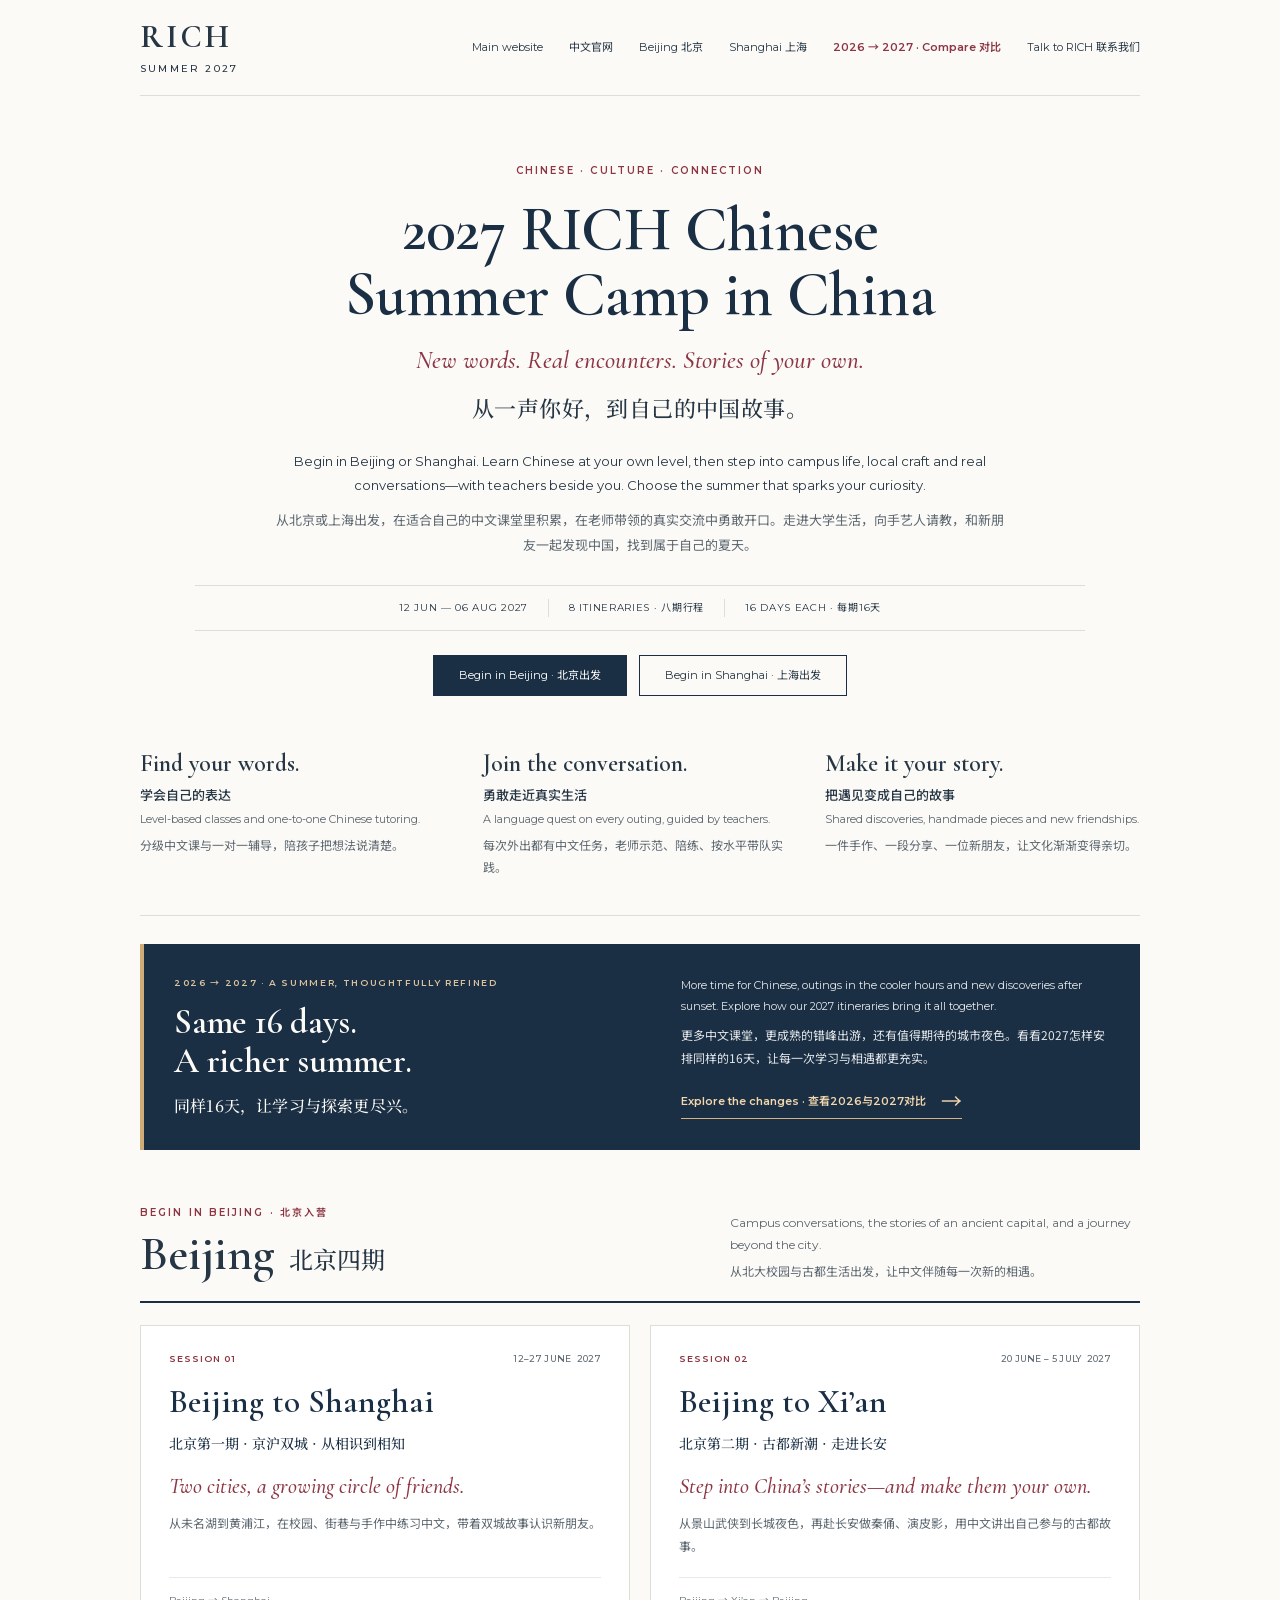
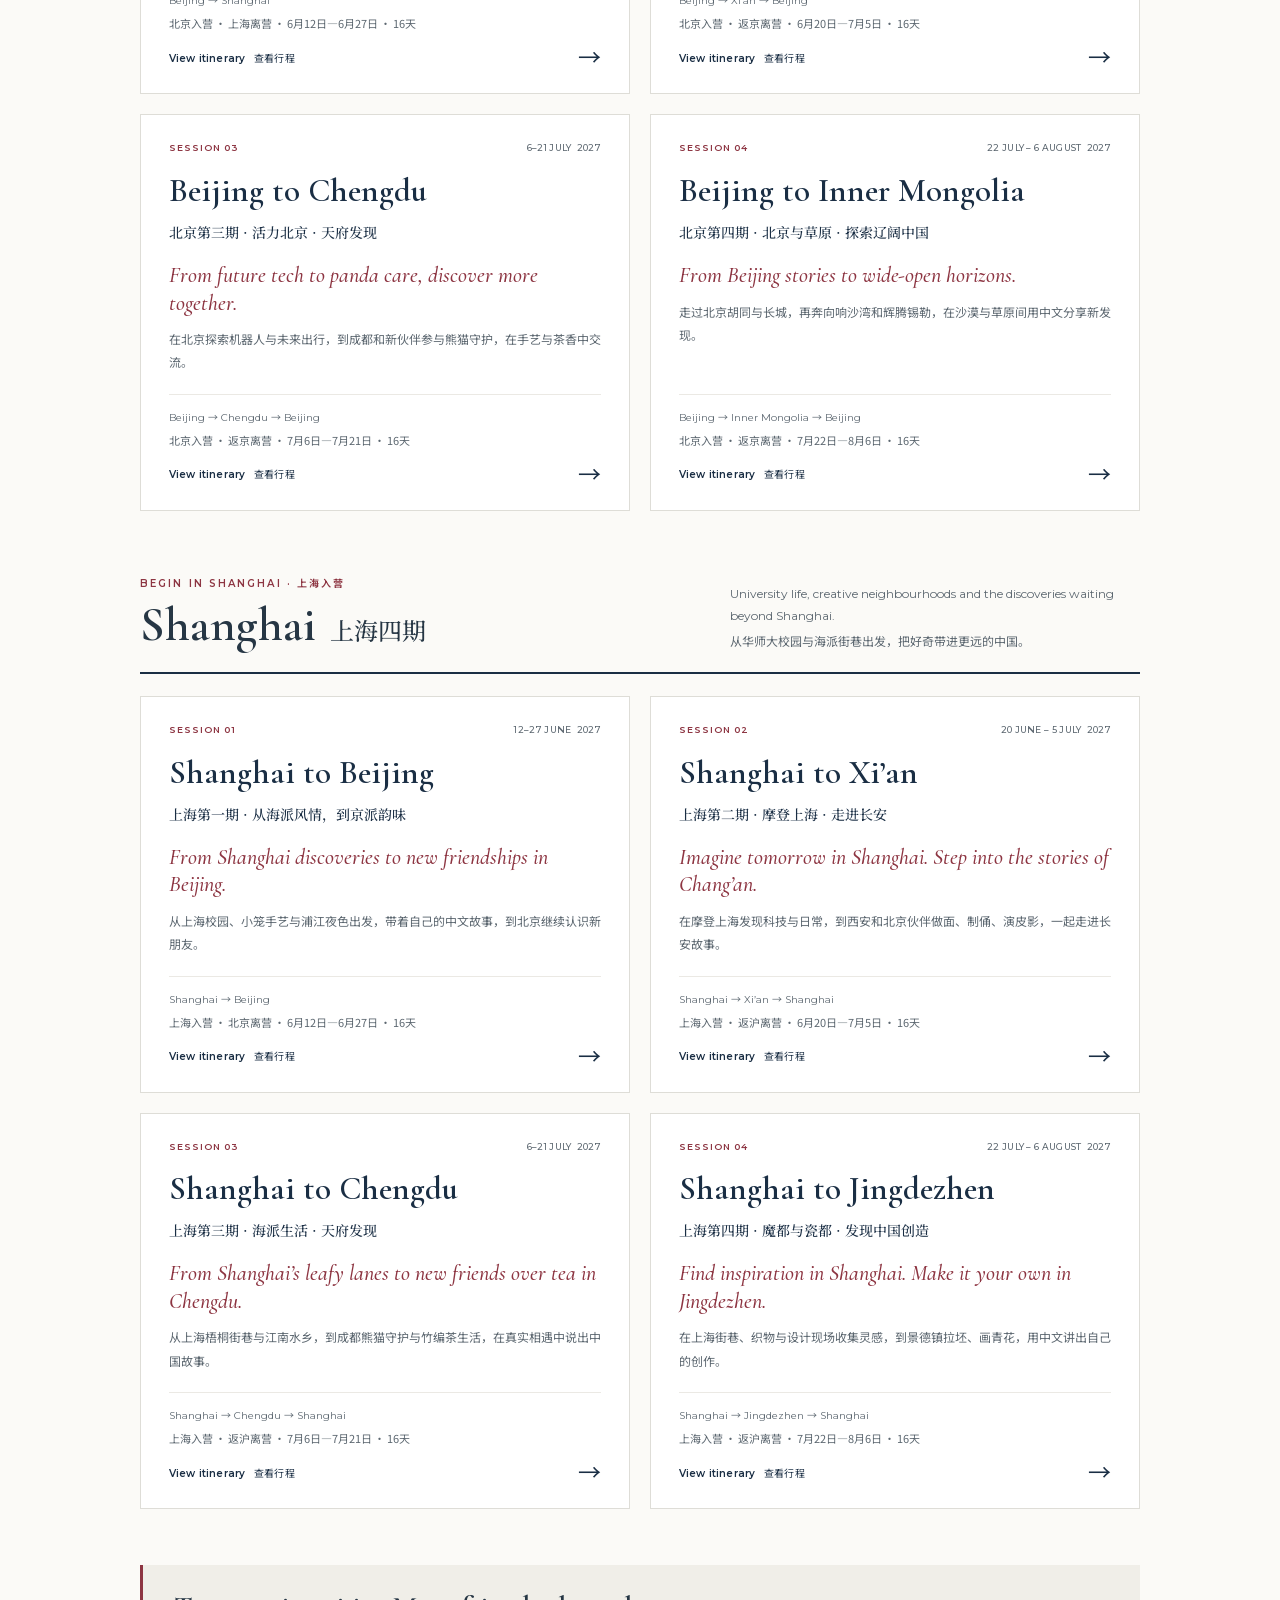
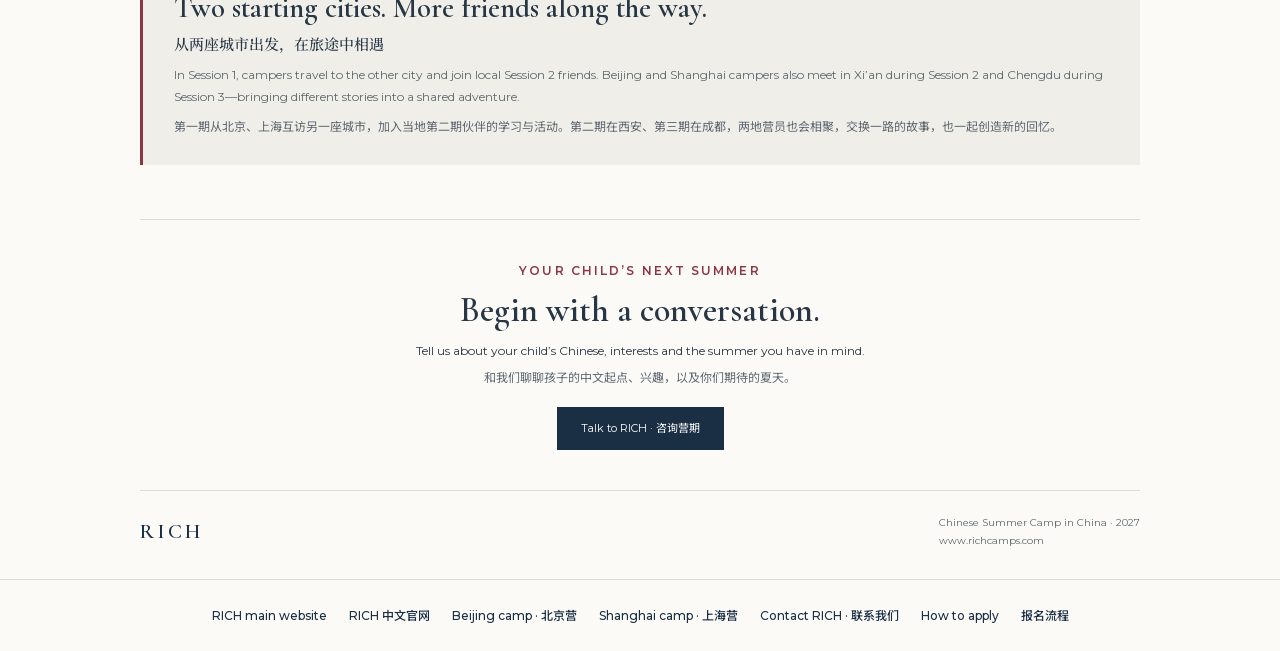
==== index.html @ 196ecbb0 "Use existing Google tag linked to GA4" ====
<!DOCTYPE html>
<html lang="en"><head>
<!-- Google tag (gtag.js) | RICH GA4 | 2026-10-19 -->
<script async src="https://www.googletagmanager.com/gtag/js?id=GT-NSV79333"></script>
<script>
  window.dataLayer = window.dataLayer || [];
  function gtag(){dataLayer.push(arguments);}
  gtag('js', new Date());
  // Keep development and local previews out of production analytics.
  if (location.hostname === 'www.richcamps.com' || location.hostname === '2027.richcamps.com') {
    gtag('config', 'GT-NSV79333');
  }
</script>
<!-- End RICH GA4 -->
<meta charset="UTF-8"><meta name="viewport" content="width=device-width, initial-scale=1">
<title>Chinese Summer Camp 2027 | Beijing &amp; Shanghai Itineraries | RICH</title>
<meta name="description" content="Compare eight 16-day RICH Chinese summer camp itineraries in Beijing and Shanghai, June–August 2027. 北京、上海各四期中文夏令营，查看日期、路线、营费与报名流程。">
<meta name="theme-color" content="#1a2e44"><meta property="og:type" content="website"><meta property="og:title" content="Chinese Summer Camp 2027 | Beijing &amp; Shanghai Itineraries | RICH"><meta property="og:description" content="Compare eight 16-day RICH Chinese summer camp itineraries in Beijing and Shanghai, June–August 2027. 北京、上海各四期中文夏令营，查看日期、路线、营费与报名流程。">
<link rel="stylesheet" href="assets/search-20261016/fonts.css">
<link rel="stylesheet" href="assets/optimized-20261013/index.css"><link rel="stylesheet" href="assets/optimized-20261013/connections.css">
<link rel="canonical" href="https://2027.richcamps.com/"><meta property="og:url" content="https://2027.richcamps.com/"><meta property="og:site_name" content="RICH Chinese Summer Camp"><meta name="twitter:card" content="summary"><script type="application/ld+json">{"@context":"https://schema.org","@graph":[{"@type":"Organization","@id":"https://www.richcamps.com/#organization","name":"RICH Chinese Summer Camp","url":"https://www.richcamps.com/"},{"@type":"WebSite","@id":"https://2027.richcamps.com/#website","url":"https://2027.richcamps.com/","name":"RICH 2027 Camp Itineraries","inLanguage":["en","zh-CN"],"publisher":{"@id":"https://www.richcamps.com/#organization"}},{"@type":"CollectionPage","@id":"https://2027.richcamps.com/#webpage","url":"https://2027.richcamps.com/","name":"Chinese Summer Camp 2027 | Beijing & Shanghai Itineraries | RICH","description":"Compare eight 16-day RICH Chinese summer camp itineraries in Beijing and Shanghai, June–August 2027. 北京、上海各四期中文夏令营，查看日期、路线、营费与报名流程。","inLanguage":["en","zh-CN"],"isPartOf":{"@id":"https://2027.richcamps.com/#website"},"publisher":{"@id":"https://www.richcamps.com/#organization"},"dateModified":"2026-10-16","mainEntity":{"@id":"https://2027.richcamps.com/#itineraries"},"spatialCoverage":[{"@type":"Place","name":"Beijing"},{"@type":"Place","name":"Shanghai"},{"@type":"Place","name":"Xi’an"},{"@type":"Place","name":"Chengdu"},{"@type":"Place","name":"Inner Mongolia"},{"@type":"Place","name":"Jingdezhen"}],"temporalCoverage":"2027-06-12/2027-08-06","relatedLink":["https://www.richcamps.com/beijing.html#fees","https://www.richcamps.com/shanghai.html#fees","https://www.richcamps.com/apply.html","https://www.richcamps.com/zh/apply.html"]},{"@type":"ItemList","@id":"https://2027.richcamps.com/#itineraries","numberOfItems":8,"itemListElement":[{"@type":"ListItem","position":1,"url":"https://2027.richcamps.com/beijing-s1.html","name":"Beijing Chinese Summer Camp 2027 · Session 1 | RICH 北京中文夏令营"},{"@type":"ListItem","position":2,"url":"https://2027.richcamps.com/beijing-s2.html","name":"Beijing Chinese Summer Camp 2027 · Session 2 | RICH 北京中文夏令营"},{"@type":"ListItem","position":3,"url":"https://2027.richcamps.com/beijing-s3.html","name":"Beijing Chinese Summer Camp 2027 · Session 3 | RICH 北京中文夏令营"},{"@type":"ListItem","position":4,"url":"https://2027.richcamps.com/beijing-s4.html","name":"Beijing Chinese Summer Camp 2027 · Session 4 | RICH 北京中文夏令营"},{"@type":"ListItem","position":5,"url":"https://2027.richcamps.com/shanghai-s1.html","name":"Shanghai Chinese Summer Camp 2027 · Session 1 | RICH 上海中文夏令营"},{"@type":"ListItem","position":6,"url":"https://2027.richcamps.com/shanghai-s2.html","name":"Shanghai Chinese Summer Camp 2027 · Session 2 | RICH 上海中文夏令营"},{"@type":"ListItem","position":7,"url":"https://2027.richcamps.com/shanghai-s3.html","name":"Shanghai Chinese Summer Camp 2027 · Session 3 | RICH 上海中文夏令营"},{"@type":"ListItem","position":8,"url":"https://2027.richcamps.com/shanghai-s4.html","name":"Shanghai Chinese Summer Camp 2027 · Session 4 | RICH 上海中文夏令营"}]}]}</script><meta name="twitter:title" content="Chinese Summer Camp 2027 | Beijing &amp; Shanghai Itineraries | RICH"><meta name="twitter:description" content="Compare eight 16-day RICH Chinese summer camp itineraries in Beijing and Shanghai, June–August 2027. 北京、上海各四期中文夏令营，查看日期、路线、营费与报名流程。"></head><body>
<a class="skip-link" href="#beijing">Skip to itineraries · 跳转行程</a>
<div class="wrap"><header class="masthead"><a class="wordmark" href="https://www.richcamps.com/" aria-label="RICH main website">RICH<span>SUMMER 2027</span></a><nav class="top-nav" aria-label="Camp itineraries and information"><a href="https://www.richcamps.com/">Main website</a><a href="https://www.richcamps.com/zh/" lang="zh-CN">中文官网</a><a href="#beijing">Beijing 北京</a><a href="#shanghai">Shanghai 上海</a><a class="nav-compare" href="compare-2026-2027.html">2026 → 2027 · Compare 对比</a><a class="nav-enquire" href="#enquire">Talk to RICH 联系我们</a></nav></header>
<main><section class="hero" aria-labelledby="hero-title"><p class="eyebrow">Chinese · Culture · Connection</p><h1 id="hero-title">2027 RICH Chinese<br> Summer Camp in China</h1><p class="hero-subtitle">New words. Real encounters. Stories of your own.</p><p class="hero-zh" lang="zh-CN">从一声你好，到自己的中国故事。</p><div class="hero-copy"><p>Begin in Beijing or Shanghai. Learn Chinese at your own level, then step into campus life, local craft and real conversations—with teachers beside you. Choose the summer that sparks your curiosity.</p><p lang="zh-CN">从北京或上海出发，在适合自己的中文课堂里积累，在老师带领的真实交流中勇敢开口。走进大学生活，向手艺人请教，和新朋友一起发现中国，找到属于自己的夏天。</p></div><div class="season"><span>12 JUN — 06 AUG 2027</span><span>8 ITINERARIES · 八期行程</span><span>16 DAYS EACH · 每期16天</span></div><div class="choose"><a href="#beijing">Begin in Beijing · 北京出发</a><a href="#shanghai">Begin in Shanghai · 上海出发</a></div></section>
<section class="approach" aria-label="The RICH approach"><article><h2>Find your words.<span lang="zh-CN">学会自己的表达</span></h2><p>Level-based classes and one-to-one Chinese tutoring.</p><p lang="zh-CN">分级中文课与一对一辅导，陪孩子把想法说清楚。</p></article><article><h2>Join the conversation.<span lang="zh-CN">勇敢走近真实生活</span></h2><p>A language quest on every outing, guided by teachers.</p><p lang="zh-CN">每次外出都有中文任务，老师示范、陪练、按水平带队实践。</p></article><article><h2>Make it your story.<span lang="zh-CN">把遇见变成自己的故事</span></h2><p>Shared discoveries, handmade pieces and new friendships.</p><p lang="zh-CN">一件手作、一段分享、一位新朋友，让文化渐渐变得亲切。</p></article></section>
<section class="summer-update" aria-labelledby="summer-update-title">
<div><p class="eyebrow">2026 → 2027 · A summer, thoughtfully refined</p><h2 id="summer-update-title">Same 16 days.<br>A richer summer.<span lang="zh-CN">同样16天，让学习与探索更尽兴。</span></h2></div>
<div class="update-detail"><p>More time for Chinese, outings in the cooler hours and new discoveries after sunset. Explore how our 2027 itineraries bring it all together.</p><p lang="zh-CN">更多中文课堂，更成熟的错峰出游，还有值得期待的城市夜色。看看2027怎样安排同样的16天，让每一次学习与相遇都更充实。</p><a class="update-link" href="compare-2026-2027.html">Explore the changes · 查看2026与2027对比 <span aria-hidden="true">→</span></a></div>
</section>
<section class="city-section" id="beijing" aria-labelledby="beijing-title"><header class="city-header"><div><p class="eyebrow">Begin in Beijing · 北京入营</p><h2 id="beijing-title">Beijing<span lang="zh-CN">北京四期</span></h2></div><div class="city-caption"><p>Campus conversations, the stories of an ancient capital, and a journey beyond the city.</p><p lang="zh-CN">从北大校园与古都生活出发，让中文伴随每一次新的相遇。</p></div></header><div class="session-grid"><a class="session-card" href="beijing-s1.html" aria-labelledby="beijing-s1-title beijing-s1-theme" data-session="beijing-s1">
<div class="card-meta"><span>SESSION 01</span><span><time datetime="2027-06-12">12–27 June</time> <span class="year">2027</span></span></div>
<h3 id="beijing-s1-title">Beijing to Shanghai</h3>
<p class="card-theme" id="beijing-s1-theme" lang="zh-CN">北京第一期 · 京沪双城 · 从相识到相知</p>
<p class="card-story">Two cities, a growing circle of friends.</p>
<p class="card-description" lang="zh-CN">从未名湖到黄浦江，在校园、街巷与手作中练习中文，带着双城故事认识新朋友。</p>
<div class="card-bottom"><p class="arrival">Beijing → Shanghai<span lang="zh-CN">北京入营 · 上海离营 · 6月12日—6月27日 · 16天</span></p><span class="card-cta">View itinerary <span lang="zh-CN">查看行程</span><span class="arrow" aria-hidden="true">→</span></span></div>
</a>
<a class="session-card" href="beijing-s2.html" aria-labelledby="beijing-s2-title beijing-s2-theme" data-session="beijing-s2">
<div class="card-meta"><span>SESSION 02</span><span><time datetime="2027-06-20">20 June – 5 July</time> <span class="year">2027</span></span></div>
<h3 id="beijing-s2-title">Beijing to Xi’an</h3>
<p class="card-theme" id="beijing-s2-theme" lang="zh-CN">北京第二期 · 古都新潮 · 走进长安</p>
<p class="card-story">Step into China’s stories—and make them your own.</p>
<p class="card-description" lang="zh-CN">从景山武侠到长城夜色，再赴长安做秦俑、演皮影，用中文讲出自己参与的古都故事。</p>
<div class="card-bottom"><p class="arrival">Beijing → Xi’an → Beijing<span lang="zh-CN">北京入营 · 返京离营 · 6月20日—7月5日 · 16天</span></p><span class="card-cta">View itinerary <span lang="zh-CN">查看行程</span><span class="arrow" aria-hidden="true">→</span></span></div>
</a>
<a class="session-card" href="beijing-s3.html" aria-labelledby="beijing-s3-title beijing-s3-theme" data-session="beijing-s3">
<div class="card-meta"><span>SESSION 03</span><span><time datetime="2027-07-06">6–21 July</time> <span class="year">2027</span></span></div>
<h3 id="beijing-s3-title">Beijing to Chengdu</h3>
<p class="card-theme" id="beijing-s3-theme" lang="zh-CN">北京第三期 · 活力北京 · 天府发现</p>
<p class="card-story">From future tech to panda care, discover more together.</p>
<p class="card-description" lang="zh-CN">在北京探索机器人与未来出行，到成都和新伙伴参与熊猫守护，在手艺与茶香中交流。</p>
<div class="card-bottom"><p class="arrival">Beijing → Chengdu → Beijing<span lang="zh-CN">北京入营 · 返京离营 · 7月6日—7月21日 · 16天</span></p><span class="card-cta">View itinerary <span lang="zh-CN">查看行程</span><span class="arrow" aria-hidden="true">→</span></span></div>
</a>
<a class="session-card" href="beijing-s4.html" aria-labelledby="beijing-s4-title beijing-s4-theme" data-session="beijing-s4">
<div class="card-meta"><span>SESSION 04</span><span><time datetime="2027-07-22">22 July – 6 August</time> <span class="year">2027</span></span></div>
<h3 id="beijing-s4-title">Beijing to Inner Mongolia</h3>
<p class="card-theme" id="beijing-s4-theme" lang="zh-CN">北京第四期 · 北京与草原 · 探索辽阔中国</p>
<p class="card-story">From Beijing stories to wide-open horizons.</p>
<p class="card-description" lang="zh-CN">走过北京胡同与长城，再奔向响沙湾和辉腾锡勒，在沙漠与草原间用中文分享新发现。</p>
<div class="card-bottom"><p class="arrival">Beijing → Inner Mongolia → Beijing<span lang="zh-CN">北京入营 · 返京离营 · 7月22日—8月6日 · 16天</span></p><span class="card-cta">View itinerary <span lang="zh-CN">查看行程</span><span class="arrow" aria-hidden="true">→</span></span></div>
</a></div></section>
<section class="city-section" id="shanghai" aria-labelledby="shanghai-title"><header class="city-header"><div><p class="eyebrow">Begin in Shanghai · 上海入营</p><h2 id="shanghai-title">Shanghai<span lang="zh-CN">上海四期</span></h2></div><div class="city-caption"><p>University life, creative neighbourhoods and the discoveries waiting beyond Shanghai.</p><p lang="zh-CN">从华师大校园与海派街巷出发，把好奇带进更远的中国。</p></div></header><div class="session-grid"><a class="session-card" href="shanghai-s1.html" aria-labelledby="shanghai-s1-title shanghai-s1-theme" data-session="shanghai-s1">
<div class="card-meta"><span>SESSION 01</span><span><time datetime="2027-06-12">12–27 June</time> <span class="year">2027</span></span></div>
<h3 id="shanghai-s1-title">Shanghai to Beijing</h3>
<p class="card-theme" id="shanghai-s1-theme" lang="zh-CN">上海第一期 · 从海派风情，到京派韵味</p>
<p class="card-story">From Shanghai discoveries to new friendships in Beijing.</p>
<p class="card-description" lang="zh-CN">从上海校园、小笼手艺与浦江夜色出发，带着自己的中文故事，到北京继续认识新朋友。</p>
<div class="card-bottom"><p class="arrival">Shanghai → Beijing<span lang="zh-CN">上海入营 · 北京离营 · 6月12日—6月27日 · 16天</span></p><span class="card-cta">View itinerary <span lang="zh-CN">查看行程</span><span class="arrow" aria-hidden="true">→</span></span></div>
</a>
<a class="session-card" href="shanghai-s2.html" aria-labelledby="shanghai-s2-title shanghai-s2-theme" data-session="shanghai-s2">
<div class="card-meta"><span>SESSION 02</span><span><time datetime="2027-06-20">20 June – 5 July</time> <span class="year">2027</span></span></div>
<h3 id="shanghai-s2-title">Shanghai to Xi’an</h3>
<p class="card-theme" id="shanghai-s2-theme" lang="zh-CN">上海第二期 · 摩登上海 · 走进长安</p>
<p class="card-story">Imagine tomorrow in Shanghai. Step into the stories of Chang’an.</p>
<p class="card-description" lang="zh-CN">在摩登上海发现科技与日常，到西安和北京伙伴做面、制俑、演皮影，一起走进长安故事。</p>
<div class="card-bottom"><p class="arrival">Shanghai → Xi’an → Shanghai<span lang="zh-CN">上海入营 · 返沪离营 · 6月20日—7月5日 · 16天</span></p><span class="card-cta">View itinerary <span lang="zh-CN">查看行程</span><span class="arrow" aria-hidden="true">→</span></span></div>
</a>
<a class="session-card" href="shanghai-s3.html" aria-labelledby="shanghai-s3-title shanghai-s3-theme" data-session="shanghai-s3">
<div class="card-meta"><span>SESSION 03</span><span><time datetime="2027-07-06">6–21 July</time> <span class="year">2027</span></span></div>
<h3 id="shanghai-s3-title">Shanghai to Chengdu</h3>
<p class="card-theme" id="shanghai-s3-theme" lang="zh-CN">上海第三期 · 海派生活 · 天府发现</p>
<p class="card-story">From Shanghai’s leafy lanes to new friends over tea in Chengdu.</p>
<p class="card-description" lang="zh-CN">从上海梧桐街巷与江南水乡，到成都熊猫守护与竹编茶生活，在真实相遇中说出中国故事。</p>
<div class="card-bottom"><p class="arrival">Shanghai → Chengdu → Shanghai<span lang="zh-CN">上海入营 · 返沪离营 · 7月6日—7月21日 · 16天</span></p><span class="card-cta">View itinerary <span lang="zh-CN">查看行程</span><span class="arrow" aria-hidden="true">→</span></span></div>
</a>
<a class="session-card" href="shanghai-s4.html" aria-labelledby="shanghai-s4-title shanghai-s4-theme" data-session="shanghai-s4">
<div class="card-meta"><span>SESSION 04</span><span><time datetime="2027-07-22">22 July – 6 August</time> <span class="year">2027</span></span></div>
<h3 id="shanghai-s4-title">Shanghai to Jingdezhen</h3>
<p class="card-theme" id="shanghai-s4-theme" lang="zh-CN">上海第四期 · 魔都与瓷都 · 发现中国创造</p>
<p class="card-story">Find inspiration in Shanghai. Make it your own in Jingdezhen.</p>
<p class="card-description" lang="zh-CN">在上海街巷、织物与设计现场收集灵感，到景德镇拉坯、画青花，用中文讲出自己的创作。</p>
<div class="card-bottom"><p class="arrival">Shanghai → Jingdezhen → Shanghai<span lang="zh-CN">上海入营 · 返沪离营 · 7月22日—8月6日 · 16天</span></p><span class="card-cta">View itinerary <span lang="zh-CN">查看行程</span><span class="arrow" aria-hidden="true">→</span></span></div>
</a></div></section>
<section class="together" aria-labelledby="together-title"><h2 id="together-title">Two starting cities. More friends along the way.<span lang="zh-CN">从两座城市出发，在旅途中相遇</span></h2><p>In Session 1, campers travel to the other city and join local Session 2 friends. Beijing and Shanghai campers also meet in Xi’an during Session 2 and Chengdu during Session 3—bringing different stories into a shared adventure.</p><p lang="zh-CN">第一期从北京、上海互访另一座城市，加入当地第二期伙伴的学习与活动。第二期在西安、第三期在成都，两地营员也会相聚，交换一路的故事，也一起创造新的回忆。</p></section>
<section class="enquiry" id="enquire" aria-labelledby="enquire-title"><p class="eyebrow">Your child’s next summer</p><h2 id="enquire-title">Begin with a conversation.</h2><p>Tell us about your child’s Chinese, interests and the summer you have in mind.</p><p lang="zh-CN">和我们聊聊孩子的中文起点、兴趣，以及你们期待的夏天。</p><a href="mailto:richchinesesummercamp@gmail.com?subject=RICH%20Summer%202027%20Camp%20Enquiry">Talk to RICH · 咨询营期</a></section></main>
<footer><a class="footer-name" href="https://www.richcamps.com/">RICH</a><div class="footer-detail">Chinese Summer Camp in China · 2027<br><a href="https://www.richcamps.com/">www.richcamps.com</a></div></footer></div><nav class="rich-footer-links" aria-label="RICH main website links"><a href="https://www.richcamps.com/">RICH main website</a><a href="https://www.richcamps.com/zh/" lang="zh-CN">RICH 中文官网</a><a href="https://www.richcamps.com/beijing.html#fees">Beijing camp · 北京营</a><a href="https://www.richcamps.com/shanghai.html#fees">Shanghai camp · 上海营</a><a href="https://www.richcamps.com/contact.html">Contact RICH · 联系我们</a><a href="https://www.richcamps.com/apply.html" lang="en">How to apply</a><a href="https://www.richcamps.com/zh/apply.html" lang="zh-CN">报名流程</a></nav></body></html>
---- assets/search-20261016/fonts.css ----
@font-face{font-family:'Noto Sans SC';font-style:normal;font-weight:100 900;font-display:swap;src:url('NotoSansSC-2027.woff2') format('woff2')}
@font-face{font-family:'Noto Serif SC';font-style:normal;font-weight:200 900;font-display:swap;src:url('NotoSerifSC-2027.woff2') format('woff2')}
@font-face{font-family:'Montserrat';font-style:normal;font-weight:100 900;font-display:swap;src:url('../optimized-20261013/montserrat-latin.woff2') format('woff2')}
@font-face{font-family:'Cormorant Garamond';font-style:normal;font-weight:300 700;font-display:swap;src:url('../optimized-20261013/cormorant-latin.woff2') format('woff2')}
@font-face{font-family:'Cormorant Garamond';font-style:italic;font-weight:300 700;font-display:swap;src:url('../optimized-20261013/cormorant-italic-latin.woff2') format('woff2')}
---- assets/optimized-20261013/index.css ----
:root{--paper:#fbfaf7;--navy:#1a2e44;--crimson:#8d3542;--ink:#263644;--muted:#5c6770;--line:#deddd7;--light:#f0eee8;--serif:"Cormorant Garamond",Georgia,"Times New Roman",serif;--sans:"Montserrat","Noto Sans SC",Arial,sans-serif;--zh:"Noto Sans SC",sans-serif;--zh-serif:"Noto Serif SC",serif} *{box-sizing:border-box}html{scroll-behavior:smooth}body{margin:0;background:var(--paper);color:var(--ink);font-family:var(--sans);font-size:14px;line-height:1.75}a{color:inherit}a:focus-visible{outline:3px solid var(--crimson);outline-offset:5px}p,h1,h2,h3{margin:0}p[lang=zh-CN]{font-family:var(--zh)}.wrap{max-width:1080px;margin:0 auto;padding:0 40px}.skip-link{position:absolute;left:16px;top:-80px;background:white;padding:10px;z-index:20}.skip-link:focus{top:10px}.masthead{display:flex;justify-content:space-between;align-items:center;gap:20px;min-height:96px;border-bottom:1px solid var(--line)}.wordmark{text-decoration:none;font-family:var(--serif);font-size:32px;font-weight:700;letter-spacing:3px;line-height:1}.wordmark span{font:500 10px var(--sans);letter-spacing:2.2px;display:block;margin-top:9px}.top-nav{display:flex;gap:26px;align-items:center;font-size:11px}.top-nav a{text-decoration:none;white-space:nowrap}.top-nav a:hover{color:var(--crimson)}.hero{text-align:center;padding:66px 0 44px;max-width:890px;margin:auto}.eyebrow{font-size:10px;text-transform:uppercase;letter-spacing:2.1px;font-weight:600;color:var(--crimson)}h1{font:600 clamp(40px,5.6vw,62px)/1.06 var(--serif);letter-spacing:-.6px;color:var(--navy);margin:17px 0 16px}.hero-subtitle{font:500 italic 25px/1.3 var(--serif);color:var(--crimson)}.hero-zh{font:500 22px/1.6 var(--zh-serif)!important;letter-spacing:.4px;margin:14px 0 23px}.hero-copy{max-width:735px;margin:auto;font-size:13px;line-height:1.9}.hero-copy p+p{margin-top:10px;color:var(--muted);font-size:13px}.season{margin:28px auto 0;border-top:1px solid var(--line);border-bottom:1px solid var(--line);padding:13px 5px;display:flex;justify-content:center;gap:20px;flex-wrap:wrap;font-size:10px;letter-spacing:.7px}.season span+span{border-left:1px solid var(--line);padding-left:20px}.choose{display:flex;gap:12px;justify-content:center;margin-top:24px}.choose a{border:1px solid var(--navy);padding:10px 25px;text-decoration:none;font-size:11px;transition:background .15s,color .15s}.choose a:first-child{background:var(--navy);color:white}.choose a:hover{background:var(--crimson);border-color:var(--crimson);color:white}.approach{display:grid;grid-template-columns:repeat(3,1fr);gap:28px;border-bottom:1px solid var(--line);padding:10px 0 37px;margin-bottom:54px}.approach h2{font:600 24px/1.15 var(--serif);margin-bottom:5px}.approach h2 span{display:block;font:500 13px var(--zh);margin-top:7px}.approach p{font-size:11px;color:var(--muted);line-height:1.85}.approach p[lang=zh-CN]{margin-top:5px;font-size:12px}.city-section{margin:0 0 64px;scroll-margin-top:28px}.city-header{display:flex;align-items:flex-end;justify-content:space-between;gap:25px;border-bottom:2px solid var(--navy);padding-bottom:20px;margin-bottom:22px}.city-header h2{font:600 48px/1.1 var(--serif);margin-top:7px}.city-header h2 span{font:500 24px var(--zh-serif);padding-left:14px}.city-caption{max-width:410px;font-size:12px;color:var(--muted);line-height:1.8}.city-caption p[lang=zh-CN]{margin-top:4px}.session-grid{display:grid;grid-template-columns:repeat(2,minmax(0,1fr));gap:20px}.session-card{display:flex;flex-direction:column;padding:25px 28px 23px;background:#fff;border:1px solid var(--line);text-decoration:none;min-width:0;position:relative;transition:border-color .15s,box-shadow .15s,transform .15s}.session-card:hover{border-color:var(--crimson);box-shadow:0 6px 20px #1a2e4410;transform:translateY(-2px)}.card-meta{display:flex;align-items:flex-start;justify-content:space-between;gap:12px;font-size:9px;font-weight:600;letter-spacing:1px;color:var(--crimson);text-transform:uppercase;margin-bottom:17px}.card-meta>span:last-child{text-align:right;color:var(--muted);font-weight:500;letter-spacing:.3px}.year{margin-left:3px}.session-card h3{font:600 33px/1.12 var(--serif);color:var(--navy);margin-bottom:10px}.card-theme{font:500 14px/1.8 var(--zh-serif)!important;color:var(--navy);margin-bottom:17px}.card-story{font:500 italic 22px/1.25 var(--serif);color:var(--crimson);margin-bottom:10px}.card-description{font-size:12px;color:var(--muted);line-height:1.95;margin-bottom:20px}.card-bottom{margin-top:auto}.arrival{border-top:1px solid #ebe9e4;padding-top:13px;font-size:10px;line-height:1.9;color:var(--muted)}.arrival span{display:block;font:11px/1.9 var(--zh);margin-top:3px}.card-cta{display:flex;gap:9px;align-items:center;font-size:10px;font-weight:600;letter-spacing:.15px;margin-top:13px;color:var(--navy)}.card-cta>span[lang]{font-weight:400}.arrow{font-size:23px;font-weight:400;margin-left:auto;line-height:1}.together{padding:27px 31px;border-left:3px solid var(--crimson);background:var(--light);margin:-8px 0 54px}.together h2{font:600 29px/1.1 var(--serif);margin:0 0 7px}.together h2 span{display:block;font:500 15px/1.7 var(--zh-serif);margin-top:7px}.together p{font-size:12px;color:var(--muted);line-height:1.9}.together p+p{margin-top:6px}.enquiry{text-align:center;border-top:1px solid var(--line);padding:40px 16px}.enquiry h2{font:600 34px var(--serif);margin:9px 0}.enquiry p{font-size:12px;max-width:650px;margin:0 auto}.enquiry p[lang=zh-CN]{margin-top:5px;color:var(--muted)}.enquiry a{display:inline-block;margin-top:20px;padding:12px 24px;background:var(--navy);color:white;text-decoration:none;font-size:11px}.enquiry a:hover{background:var(--crimson)}footer{border-top:1px solid var(--line);padding:23px 0 30px;display:flex;justify-content:space-between;align-items:center;gap:16px;font-size:10px;color:var(--muted)}footer a{text-decoration:none}.footer-name{font:600 21px var(--serif);letter-spacing:3px;color:var(--navy)} @media(max-width:760px){.wrap{padding:0 22px}.masthead{min-height:83px}.top-nav{gap:15px;font-size:10px}.hero{padding-top:44px}.hero-zh{font-size:18px!important}.hero-copy{font-size:12px}.hero-copy p+p{font-size:12px}.hero-subtitle{font-size:22px}.approach{gap:20px}.city-header{align-items:flex-start;flex-direction:column;gap:14px}.city-caption{max-width:none}.city-header h2{font-size:42px}.session-card{padding:22px}.session-card h3{font-size:29px}.card-story{font-size:21px}.card-theme{font-size:13px!important}.card-meta{flex-wrap:wrap;gap:4px}.card-meta>span:last-child{text-align:left}.together{padding:23px}.enquiry{padding-left:0;padding-right:0}} @media(max-width:600px){.top-nav{gap:13px}.top-nav .nav-enquire{display:none}.hero h1 br{display:none}h1{font-size:44px;line-height:1.04}.hero{padding-top:36px;padding-bottom:31px}.hero-subtitle{font-size:21px}.hero-zh{font-size:17px!important;letter-spacing:0}.season{gap:7px 13px;font-size:9px}.season span+span{padding-left:0;border:0}.choose{gap:9px}.choose a{padding:9px 16px;font-size:10px}.approach{grid-template-columns:1fr;gap:20px;margin-bottom:36px;padding:0 0 27px}.approach article{display:grid;grid-template-columns:132px 1fr;gap:0 16px}.approach h2{grid-row:span 2;font-size:23px;margin:2px 0}.approach h2 span{font-size:12px;line-height:1.6}.approach p{font-size:10px}.approach p[lang=zh-CN]{font-size:11px;margin-top:4px}.city-section{margin-bottom:45px}.city-header{padding-bottom:16px;margin-bottom:17px}.city-header h2{font-size:40px}.city-header h2 span{font-size:21px;padding-left:10px}.session-grid{grid-template-columns:1fr;gap:16px}.session-card{padding:23px}.card-meta{flex-wrap:nowrap;margin-bottom:14px;font-size:8.5px}.session-card h3{font-size:32px}.card-theme{font-size:13px!important;margin-bottom:13px}.card-story{font-size:22px}.card-description{margin-bottom:18px}.together{margin-top:0;margin-bottom:36px;padding:22px}.together h2{font-size:27px}.together p{font-size:11px}.enquiry{padding-top:30px;padding-bottom:33px}.enquiry h2{font-size:32px}footer{align-items:flex-start;font-size:9px}.footer-detail{text-align:right;max-width:210px}} @media(max-width:360px){.wrap{padding:0 16px}.top-nav{gap:10px;font-size:9px}.wordmark{font-size:28px}.wordmark span{font-size:8px}.hero h1{font-size:38px}.choose a{padding:9px 12px}.hero-zh{font-size:15px!important}.session-card{padding:20px}.card-meta{flex-wrap:wrap}.approach article{grid-template-columns:112px 1fr;gap:0 12px}.arrival span{font-size:10px}} @media(prefers-reduced-motion:reduce){html{scroll-behavior:auto}.session-card,.choose a{transition:none}.session-card:hover{transform:none}} @media print{body{background:white}.wrap{max-width:none;padding:0}.top-nav,.choose,.enquiry{display:none}.masthead{min-height:60px}.hero{padding:25px 0}.approach{margin-bottom:25px}.city-section{margin-bottom:30px}.session-card{break-inside:avoid;padding:16px}.city-header{break-after:avoid}.session-card:hover{transform:none;box-shadow:none}.session-grid{gap:12px}.card-story{font-size:19px}.together{break-inside:avoid;margin-bottom:20px}footer{padding-bottom:0}} .top-nav .nav-compare{color:var(--crimson);font-weight:600} .approach{margin-bottom:28px} .summer-update{display:grid;grid-template-columns:1.12fr 1fr;gap:30px;align-items:center;background:var(--navy);color:var(--paper);padding:31px 34px;margin:0 0 54px;position:relative;overflow:hidden} .summer-update:before{content:"";position:absolute;top:0;left:0;width:4px;height:100%;background:#cfac77} .summer-update .eyebrow{color:#dcc4a0;font-size:9px;letter-spacing:1.65px} .summer-update h2{font:600 35px/1.12 var(--serif);margin:12px 0 0;letter-spacing:-.2px} .summer-update h2 span{display:block;font:500 16px/1.7 var(--zh-serif);letter-spacing:.2px;margin-top:10px} .update-detail p{font-size:11px;line-height:1.9;color:#e4e7e9} .update-detail p[lang=zh-CN]{font-size:12px;margin-top:7px} .update-link{display:inline-flex;align-items:center;gap:15px;border-bottom:1px solid #d4b487;text-decoration:none;color:#f2d7ad;font-size:11px;font-weight:600;padding:5px 0 6px;margin-top:16px} .update-link span[aria-hidden]{font-size:21px;font-weight:400;line-height:1} .update-link:hover{color:#fff;border-color:#fff} .summer-update a:focus-visible{outline-color:#f2d7ad} @media(max-width:760px){.top-nav{gap:15px;font-size:10px}.top-nav .nav-enquire{display:none}.summer-update{padding:28px;gap:24px}.summer-update h2{font-size:31px}.summer-update h2 span{font-size:14px}} @media(max-width:600px){.masthead{flex-wrap:wrap;padding:20px 0 15px;gap:17px}.top-nav{width:100%;justify-content:space-between;gap:10px;font-size:9px}.summer-update{grid-template-columns:1fr;gap:20px;padding:27px 25px;margin-bottom:38px}.summer-update h2{font-size:34px}.summer-update h2 span{font-size:15px}.update-detail p{font-size:11px}.update-detail p[lang=zh-CN]{font-size:12px}.update-link{font-size:10px}.approach{margin-bottom:24px}} @media(max-width:360px){.top-nav{gap:7px;font-size:8px}.summer-update{padding:24px 22px}.summer-update h2{font-size:30px}.summer-update h2 span{font-size:14px}} @media print{.summer-update{break-inside:avoid;background:#fff;color:var(--navy);border:1px solid var(--line);margin-bottom:30px;padding:23px}.summer-update:before{display:none}.summer-update .eyebrow,.update-detail p,.update-link{color:var(--ink)}.summer-update h2{font-size:30px}}
---- assets/optimized-20261013/connections.css ----
.rich-bridge{display:flex;align-items:center;justify-content:space-between;gap:16px;flex-wrap:wrap;max-width:1080px;margin:0 auto;padding:16px 24px;border-bottom:1px solid #deddd7;color:#1a2e44;font:500 12px/1.6 "Montserrat","Noto Sans SC",sans-serif}
.rich-brand{font:700 30px/1 "Cormorant Garamond",serif;letter-spacing:3px;text-decoration:none;color:inherit}
.rich-brand small{display:block;margin-top:7px;font:500 9px/1.3 "Montserrat",sans-serif;letter-spacing:2px}
.rich-links{display:flex;flex-wrap:wrap;align-items:center;gap:8px 18px}.rich-links a{padding:6px 0;text-decoration:none;color:inherit}.rich-links a:hover{text-decoration:underline;text-underline-offset:4px}
.rich-footer-links{display:flex;justify-content:center;gap:8px 22px;flex-wrap:wrap;padding:20px 16px;border-top:1px solid #deddd7;font:500 12px/1.6 "Montserrat","Noto Sans SC",sans-serif;color:#1a2e44}.rich-footer-links a{color:inherit;text-decoration:none;padding:6px 0}.rich-footer-links a:hover{text-decoration:underline}
.rich-bridge a:focus-visible,.rich-footer-links a:focus-visible{outline:2px solid #8d3542;outline-offset:4px}
.route-summary{margin-top:28px;border:1px solid #deddd7;padding:20px}.route-summary summary{cursor:pointer;font-weight:600}.route-summary dl{margin:16px 0 0}.route-summary dt{font-weight:600;margin-top:16px}.route-summary dd{margin:4px 0;font-size:13px;line-height:1.8}
@media(max-width:600px){.rich-bridge{padding:16px 20px;gap:12px}.rich-links{font-size:11px;gap:5px 15px}.rich-footer-links{font-size:11px}.top-nav{flex-wrap:wrap!important;justify-content:flex-start!important;gap:8px 18px!important}.top-nav a{padding:5px 0}.masthead{padding:20px 0!important;flex-wrap:wrap!important}.topbar .wrap{flex-wrap:wrap;gap:16px}.topbar .nav{flex-wrap:wrap;gap:10px}.rich-bridge .rich-links{width:100%}}
@media print{.rich-bridge,.rich-footer-links{display:none!important}}
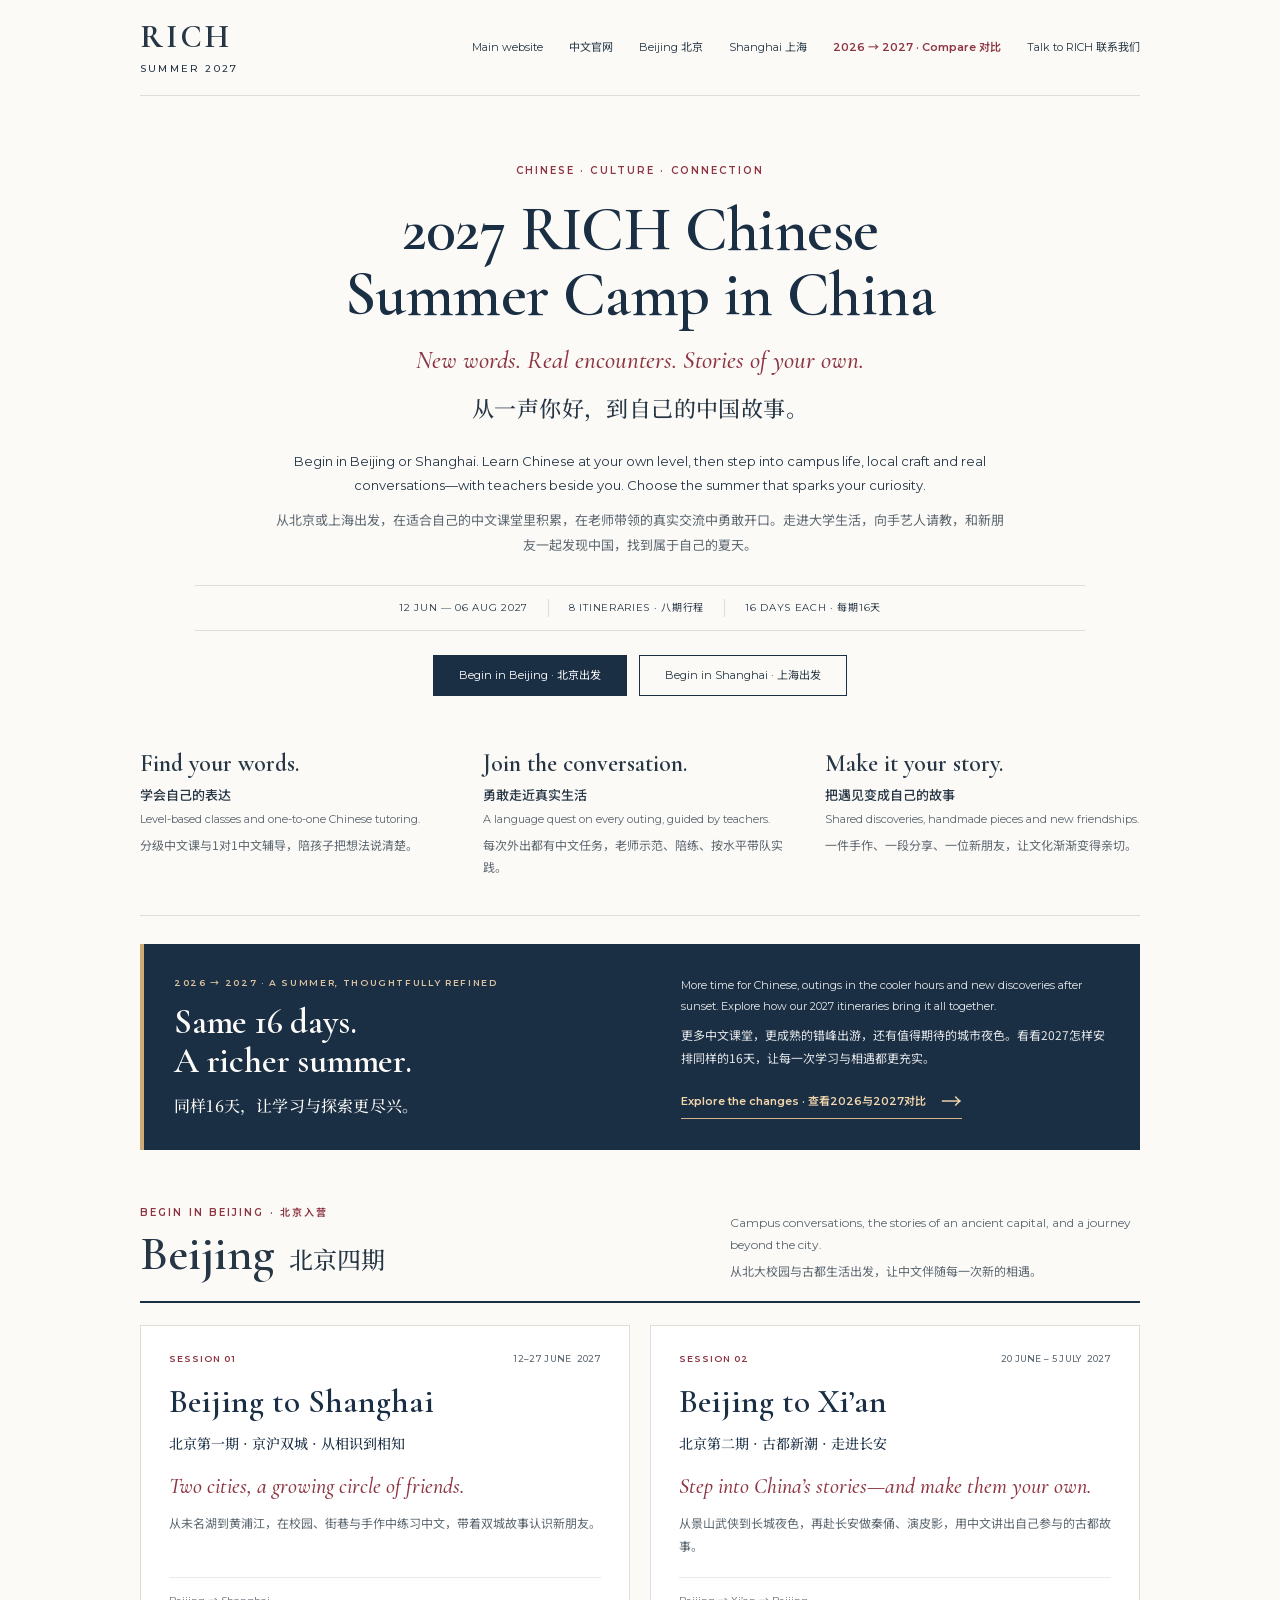
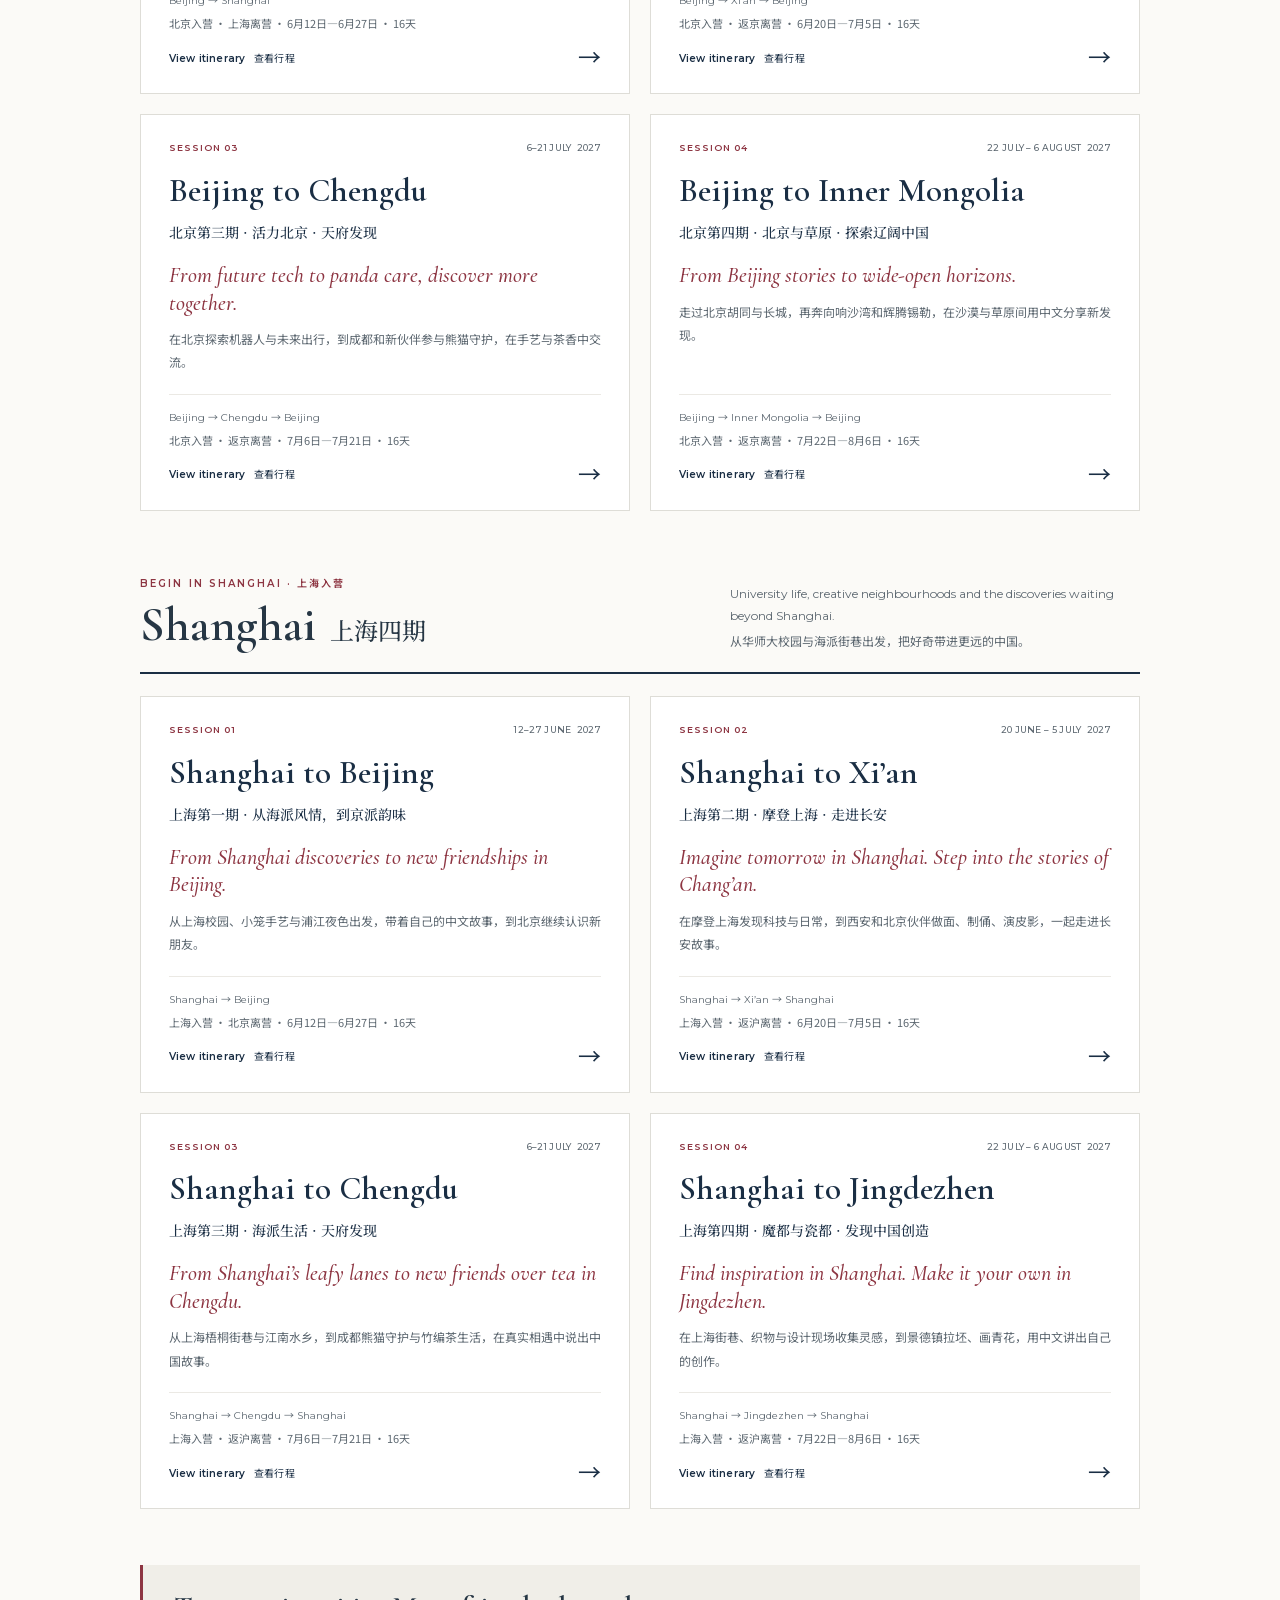
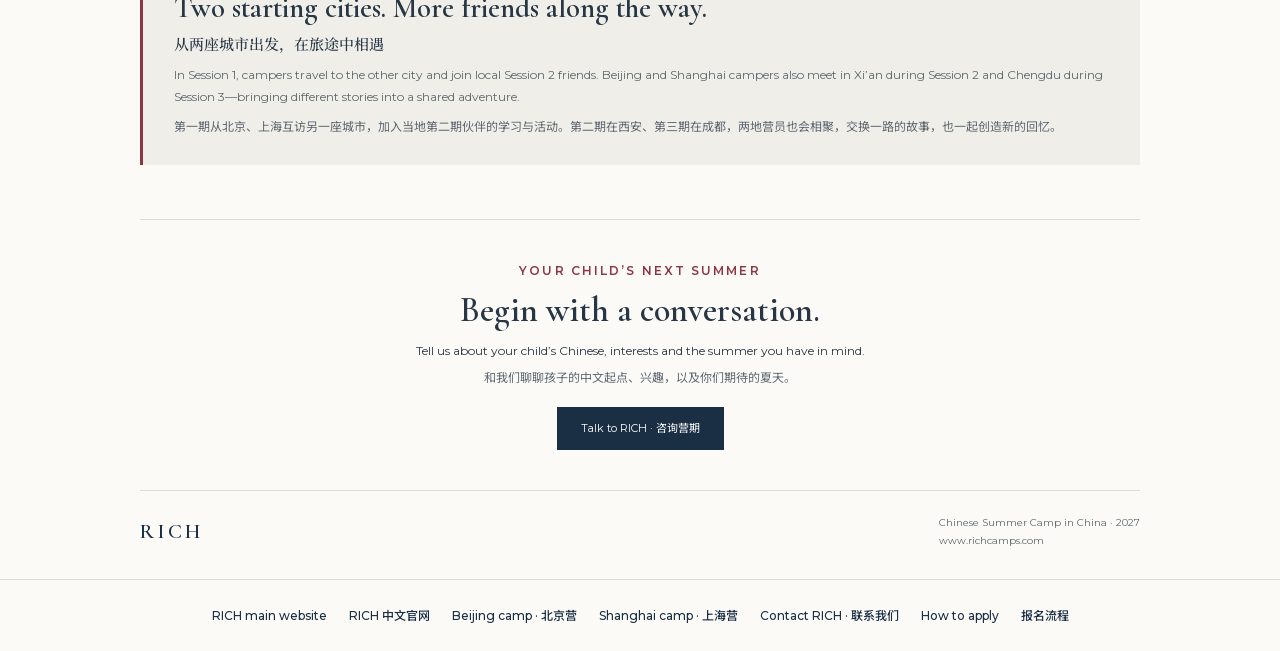
==== commit dbf6ec84: "Unify Chinese tutoring terminology and refresh content dates Align bilingual tutoring labels across " ====
--- a/index.html
+++ b/index.html
@@ -18,11 +18,13 @@
 <meta name="theme-color" content="#1a2e44"><meta property="og:type" content="website"><meta property="og:title" content="Chinese Summer Camp 2027 | Beijing &amp; Shanghai Itineraries | RICH"><meta property="og:description" content="Compare eight 16-day RICH Chinese summer camp itineraries in Beijing and Shanghai, June–August 2027. 北京、上海各四期中文夏令营，查看日期、路线、营费与报名流程。">
 <link rel="stylesheet" href="assets/search-20261016/fonts.css">
 <link rel="stylesheet" href="assets/optimized-20261013/index.css"><link rel="stylesheet" href="assets/optimized-20261013/connections.css">
-<link rel="canonical" href="https://2027.richcamps.com/"><meta property="og:url" content="https://2027.richcamps.com/"><meta property="og:site_name" content="RICH Chinese Summer Camp"><meta name="twitter:card" content="summary"><script type="application/ld+json">{"@context":"https://schema.org","@graph":[{"@type":"Organization","@id":"https://www.richcamps.com/#organization","name":"RICH Chinese Summer Camp","url":"https://www.richcamps.com/"},{"@type":"WebSite","@id":"https://2027.richcamps.com/#website","url":"https://2027.richcamps.com/","name":"RICH 2027 Camp Itineraries","inLanguage":["en","zh-CN"],"publisher":{"@id":"https://www.richcamps.com/#organization"}},{"@type":"CollectionPage","@id":"https://2027.richcamps.com/#webpage","url":"https://2027.richcamps.com/","name":"Chinese Summer Camp 2027 | Beijing & Shanghai Itineraries | RICH","description":"Compare eight 16-day RICH Chinese summer camp itineraries in Beijing and Shanghai, June–August 2027. 北京、上海各四期中文夏令营，查看日期、路线、营费与报名流程。","inLanguage":["en","zh-CN"],"isPartOf":{"@id":"https://2027.richcamps.com/#website"},"publisher":{"@id":"https://www.richcamps.com/#organization"},"dateModified":"2026-10-16","mainEntity":{"@id":"https://2027.richcamps.com/#itineraries"},"spatialCoverage":[{"@type":"Place","name":"Beijing"},{"@type":"Place","name":"Shanghai"},{"@type":"Place","name":"Xi’an"},{"@type":"Place","name":"Chengdu"},{"@type":"Place","name":"Inner Mongolia"},{"@type":"Place","name":"Jingdezhen"}],"temporalCoverage":"2027-06-12/2027-08-06","relatedLink":["https://www.richcamps.com/beijing.html#fees","https://www.richcamps.com/shanghai.html#fees","https://www.richcamps.com/apply.html","https://www.richcamps.com/zh/apply.html"]},{"@type":"ItemList","@id":"https://2027.richcamps.com/#itineraries","numberOfItems":8,"itemListElement":[{"@type":"ListItem","position":1,"url":"https://2027.richcamps.com/beijing-s1.html","name":"Beijing Chinese Summer Camp 2027 · Session 1 | RICH 北京中文夏令营"},{"@type":"ListItem","position":2,"url":"https://2027.richcamps.com/beijing-s2.html","name":"Beijing Chinese Summer Camp 2027 · Session 2 | RICH 北京中文夏令营"},{"@type":"ListItem","position":3,"url":"https://2027.richcamps.com/beijing-s3.html","name":"Beijing Chinese Summer Camp 2027 · Session 3 | RICH 北京中文夏令营"},{"@type":"ListItem","position":4,"url":"https://2027.richcamps.com/beijing-s4.html","name":"Beijing Chinese Summer Camp 2027 · Session 4 | RICH 北京中文夏令营"},{"@type":"ListItem","position":5,"url":"https://2027.richcamps.com/shanghai-s1.html","name":"Shanghai Chinese Summer Camp 2027 · Session 1 | RICH 上海中文夏令营"},{"@type":"ListItem","position":6,"url":"https://2027.richcamps.com/shanghai-s2.html","name":"Shanghai Chinese Summer Camp 2027 · Session 2 | RICH 上海中文夏令营"},{"@type":"ListItem","position":7,"url":"https://2027.richcamps.com/shanghai-s3.html","name":"Shanghai Chinese Summer Camp 2027 · Session 3 | RICH 上海中文夏令营"},{"@type":"ListItem","position":8,"url":"https://2027.richcamps.com/shanghai-s4.html","name":"Shanghai Chinese Summer Camp 2027 · Session 4 | RICH 上海中文夏令营"}]}]}</script><meta name="twitter:title" content="Chinese Summer Camp 2027 | Beijing &amp; Shanghai Itineraries | RICH"><meta name="twitter:description" content="Compare eight 16-day RICH Chinese summer camp itineraries in Beijing and Shanghai, June–August 2027. 北京、上海各四期中文夏令营，查看日期、路线、营费与报名流程。"></head><body>
+<link rel="canonical" href="https://2027.richcamps.com/"><meta property="og:url" content="https://2027.richcamps.com/"><meta property="og:site_name" content="RICH Chinese Summer Camp"><meta name="twitter:card" content="summary"><script type="application/ld+json">{"@context":"https://schema.org","@graph":[{"@type":"Organization","@id":"https://www.richcamps.com/#organization","name":"RICH Chinese Summer Camp","url":"https://www.richcamps.com/"},{"@type":"WebSite","@id":"https://2027.richcamps.com/#website","url":"https://2027.richcamps.com/","name":"RICH 2027 Camp Itineraries","inLanguage":["en","zh-CN"],"publisher":{"@id":"https://www.richcamps.com/#organization"}},{"@type":"CollectionPage","@id":"https://2027.richcamps.com/#webpage","url":"https://2027.richcamps.com/","name":"Chinese Summer Camp 2027 | Beijing & Shanghai Itineraries | RICH","description":"Compare eight 16-day RICH Chinese summer camp itineraries in Beijing and Shanghai, June–August 2027. 北京、上海各四期中文夏令营，查看日期、路线、营费与报名流程。","inLanguage":["en","zh-CN"],"isPartOf":{"@id":"https://2027.richcamps.com/#website"},"publisher":{"@id":"https://www.richcamps.com/#organization"},"dateModified":"2026-10-23","mainEntity":{"@id":"https://2027.richcamps.com/#itineraries"},"spatialCoverage":[{"@type":"Place","name":"Beijing"},{"@type":"Place","name":"Shanghai"},{"@type":"Place","name":"Xi’an"},{"@type":"Place","name":"Chengdu"},{"@type":"Place","name":"Inner Mongolia"},{"@type":"Place","name":"Jingdezhen"}],"temporalCoverage":"2027-06-12/2027-08-06","relatedLink":["https://www.richcamps.com/beijing.html#fees","https://www.richcamps.com/shanghai.html#fees","https://www.richcamps.com/apply.html","https://www.richcamps.com/zh/apply.html"]},{"@type":"ItemList","@id":"https://2027.richcamps.com/#itineraries","numberOfItems":8,"itemListElement":[{"@type":"ListItem","position":1,"url":"https://2027.richcamps.com/beijing-s1.html","name":"Beijing Chinese Summer Camp 2027 · Session 1 | RICH 北京中文夏令营"},{"@type":"ListItem","position":2,"url":"https://2027.richcamps.com/beijing-s2.html","name":"Beijing Chinese Summer Camp 2027 · Session 2 | RICH 北京中文夏令营"},{"@type":"ListItem","position":3,"url":"https://2027.richcamps.com/beijing-s3.html","name":"Beijing Chinese Summer Camp 2027 · Session 3 | RICH 北京中文夏令营"},{"@type":"ListItem","position":4,"url":"https://2027.richcamps.com/beijing-s4.html","name":"Beijing Chinese Summer Camp 2027 · Session 4 | RICH 北京中文夏令营"},{"@type":"ListItem","position":5,"url":"https://2027.richcamps.com/shanghai-s1.html","name":"Shanghai Chinese Summer Camp 2027 · Session 1 | RICH 上海中文夏令营"},{"@type":"ListItem","position":6,"url":"https://2027.richcamps.com/shanghai-s2.html","name":"Shanghai Chinese Summer Camp 2027 · Session 2 | RICH 上海中文夏令营"},{"@type":"ListItem","position":7,"url":"https://2027.richcamps.com/shanghai-s3.html","name":"Shanghai Chinese Summer Camp 2027 · Session 3 | RICH 上海中文夏令营"},{"@type":"ListItem","position":8,"url":"https://2027.richcamps.com/shanghai-s4.html","name":"Shanghai Chinese Summer Camp 2027 · Session 4 | RICH 上海中文夏令营"}]}]}</script><meta name="twitter:title" content="Chinese Summer Camp 2027 | Beijing &amp; Shanghai Itineraries | RICH"><meta name="twitter:description" content="Compare eight 16-day RICH Chinese summer camp itineraries in Beijing and Shanghai, June–August 2027. 北京、上海各四期中文夏令营，查看日期、路线、营费与报名流程。">
+<script defer src="/assets/rich-measurement-20261019.js"></script>
+</head><body>
 <a class="skip-link" href="#beijing">Skip to itineraries · 跳转行程</a>
 <div class="wrap"><header class="masthead"><a class="wordmark" href="https://www.richcamps.com/" aria-label="RICH main website">RICH<span>SUMMER 2027</span></a><nav class="top-nav" aria-label="Camp itineraries and information"><a href="https://www.richcamps.com/">Main website</a><a href="https://www.richcamps.com/zh/" lang="zh-CN">中文官网</a><a href="#beijing">Beijing 北京</a><a href="#shanghai">Shanghai 上海</a><a class="nav-compare" href="compare-2026-2027.html">2026 → 2027 · Compare 对比</a><a class="nav-enquire" href="#enquire">Talk to RICH 联系我们</a></nav></header>
 <main><section class="hero" aria-labelledby="hero-title"><p class="eyebrow">Chinese · Culture · Connection</p><h1 id="hero-title">2027 RICH Chinese<br> Summer Camp in China</h1><p class="hero-subtitle">New words. Real encounters. Stories of your own.</p><p class="hero-zh" lang="zh-CN">从一声你好，到自己的中国故事。</p><div class="hero-copy"><p>Begin in Beijing or Shanghai. Learn Chinese at your own level, then step into campus life, local craft and real conversations—with teachers beside you. Choose the summer that sparks your curiosity.</p><p lang="zh-CN">从北京或上海出发，在适合自己的中文课堂里积累，在老师带领的真实交流中勇敢开口。走进大学生活，向手艺人请教，和新朋友一起发现中国，找到属于自己的夏天。</p></div><div class="season"><span>12 JUN — 06 AUG 2027</span><span>8 ITINERARIES · 八期行程</span><span>16 DAYS EACH · 每期16天</span></div><div class="choose"><a href="#beijing">Begin in Beijing · 北京出发</a><a href="#shanghai">Begin in Shanghai · 上海出发</a></div></section>
-<section class="approach" aria-label="The RICH approach"><article><h2>Find your words.<span lang="zh-CN">学会自己的表达</span></h2><p>Level-based classes and one-to-one Chinese tutoring.</p><p lang="zh-CN">分级中文课与一对一辅导，陪孩子把想法说清楚。</p></article><article><h2>Join the conversation.<span lang="zh-CN">勇敢走近真实生活</span></h2><p>A language quest on every outing, guided by teachers.</p><p lang="zh-CN">每次外出都有中文任务，老师示范、陪练、按水平带队实践。</p></article><article><h2>Make it your story.<span lang="zh-CN">把遇见变成自己的故事</span></h2><p>Shared discoveries, handmade pieces and new friendships.</p><p lang="zh-CN">一件手作、一段分享、一位新朋友，让文化渐渐变得亲切。</p></article></section>
+<section class="approach" aria-label="The RICH approach"><article><h2>Find your words.<span lang="zh-CN">学会自己的表达</span></h2><p>Level-based classes and one-to-one Chinese tutoring.</p><p lang="zh-CN">分级中文课与1对1中文辅导，陪孩子把想法说清楚。</p></article><article><h2>Join the conversation.<span lang="zh-CN">勇敢走近真实生活</span></h2><p>A language quest on every outing, guided by teachers.</p><p lang="zh-CN">每次外出都有中文任务，老师示范、陪练、按水平带队实践。</p></article><article><h2>Make it your story.<span lang="zh-CN">把遇见变成自己的故事</span></h2><p>Shared discoveries, handmade pieces and new friendships.</p><p lang="zh-CN">一件手作、一段分享、一位新朋友，让文化渐渐变得亲切。</p></article></section>
 <section class="summer-update" aria-labelledby="summer-update-title">
 <div><p class="eyebrow">2026 → 2027 · A summer, thoughtfully refined</p><h2 id="summer-update-title">Same 16 days.<br>A richer summer.<span lang="zh-CN">同样16天，让学习与探索更尽兴。</span></h2></div>
 <div class="update-detail"><p>More time for Chinese, outings in the cooler hours and new discoveries after sunset. Explore how our 2027 itineraries bring it all together.</p><p lang="zh-CN">更多中文课堂，更成熟的错峰出游，还有值得期待的城市夜色。看看2027怎样安排同样的16天，让每一次学习与相遇都更充实。</p><a class="update-link" href="compare-2026-2027.html">Explore the changes · 查看2026与2027对比 <span aria-hidden="true">→</span></a></div>
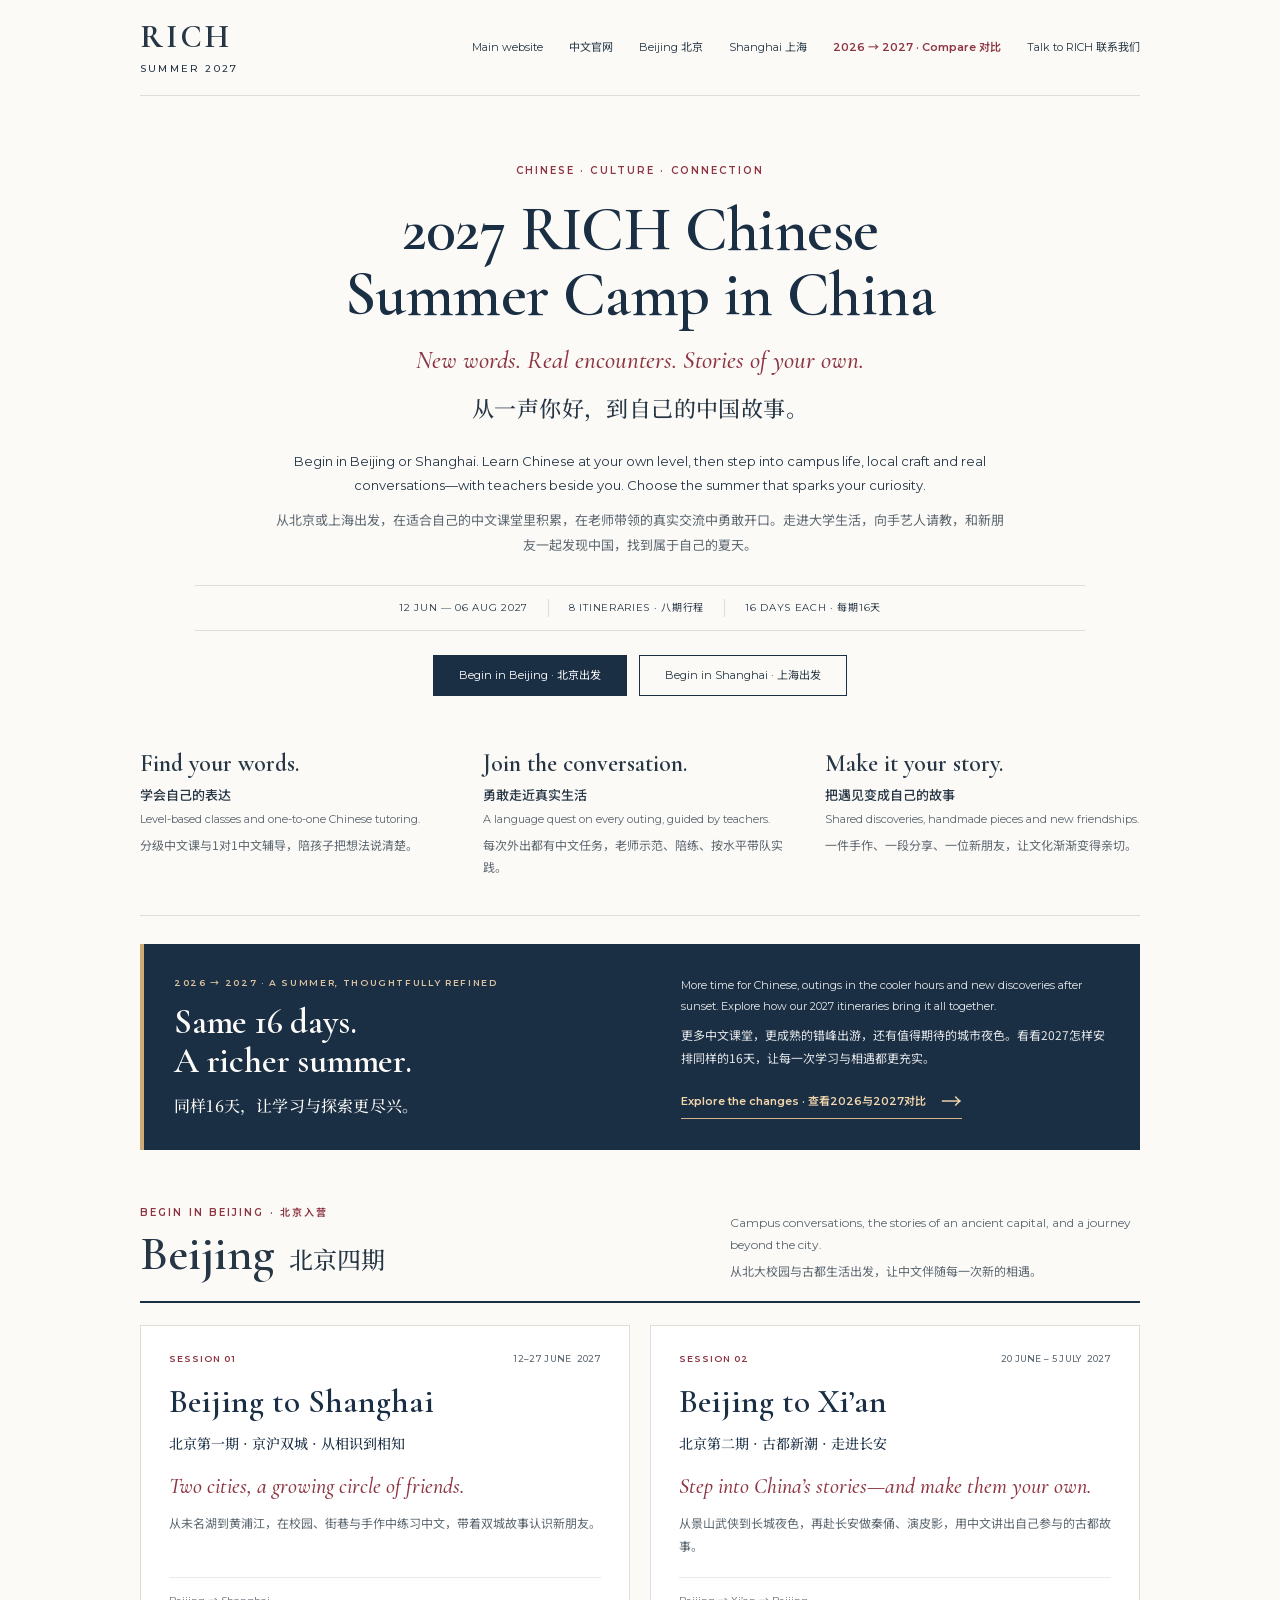
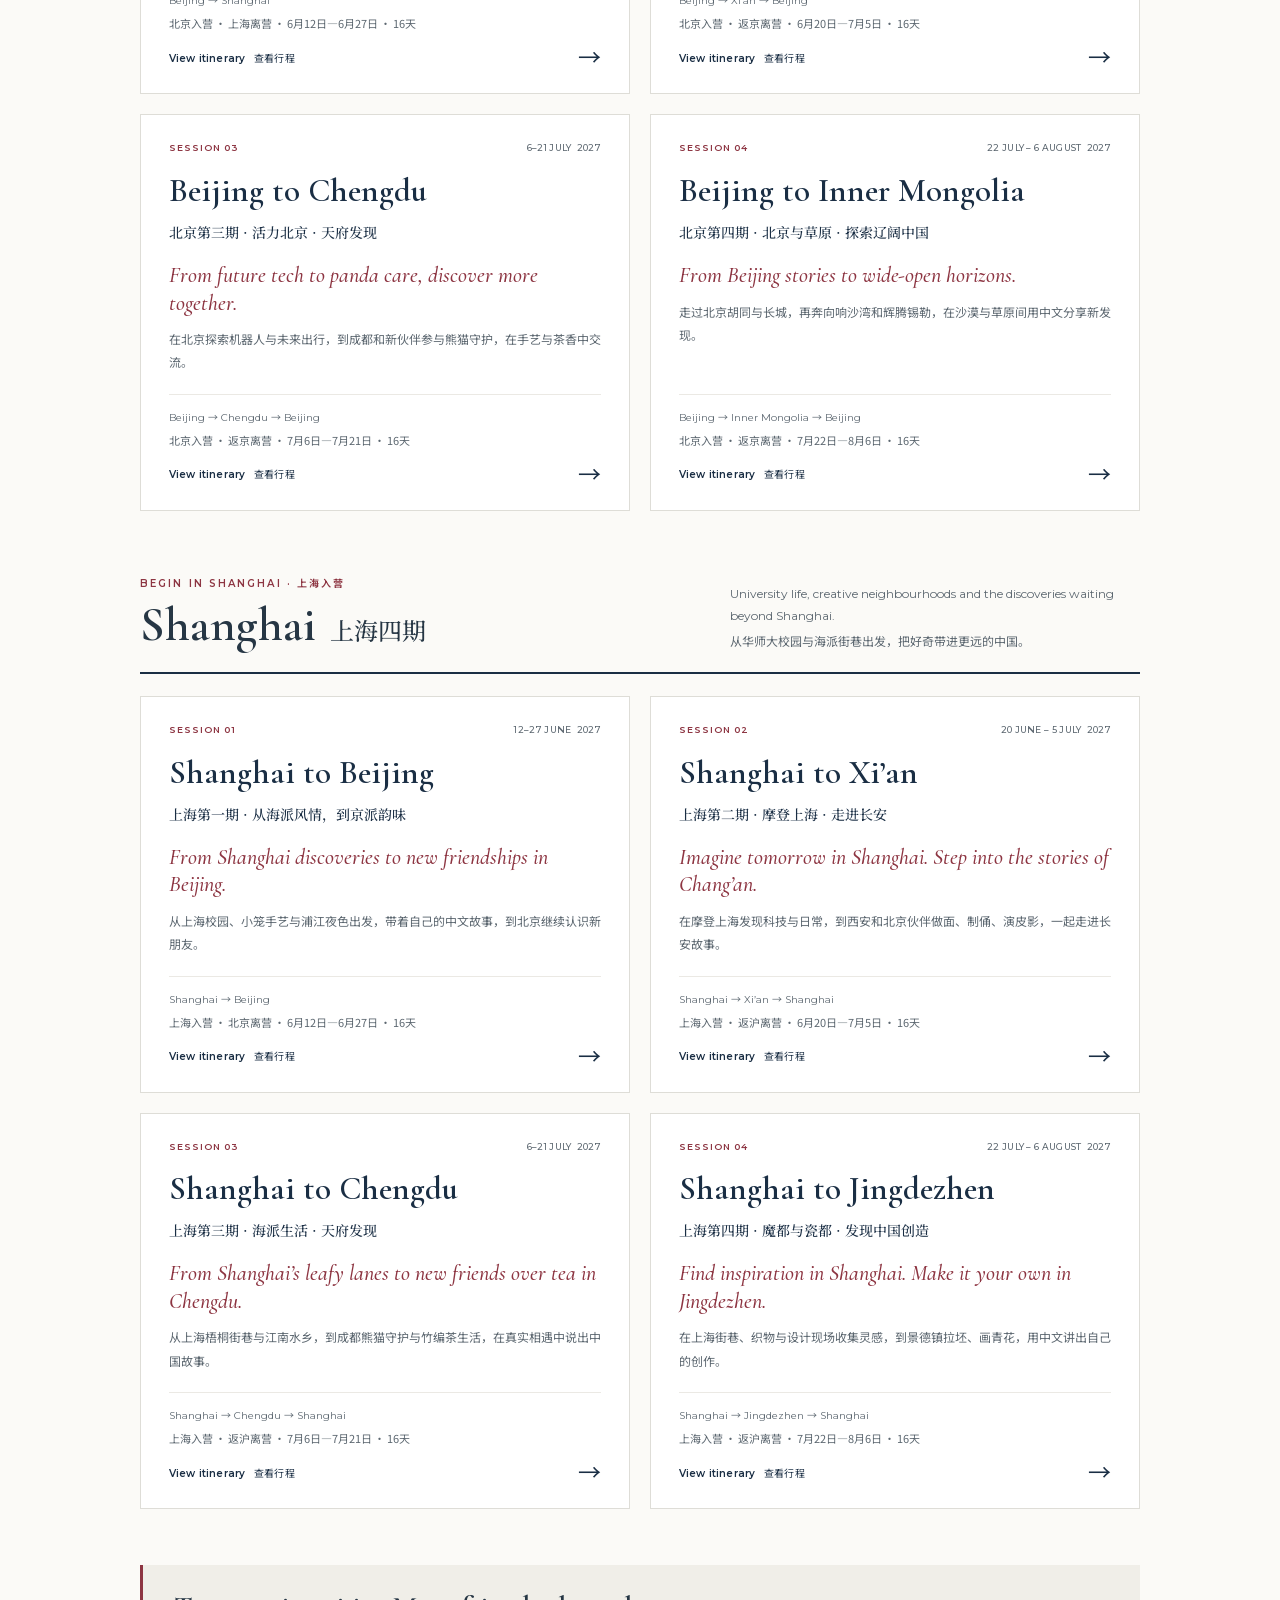
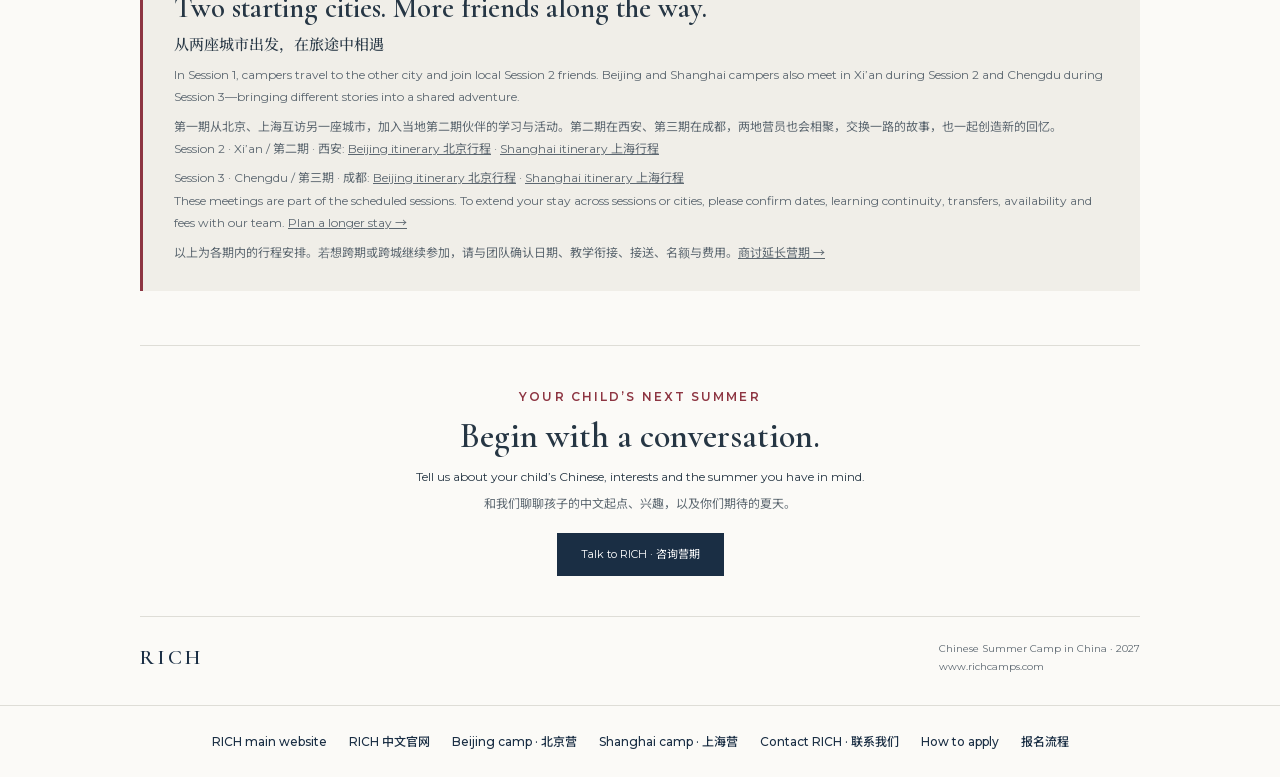
==== commit 1be6e1a9: "Link Beijing-Shanghai meetings and longer stays" ====
--- a/index.html
+++ b/index.html
@@ -15,11 +15,13 @@
 <meta charset="UTF-8"><meta name="viewport" content="width=device-width, initial-scale=1">
 <title>Chinese Summer Camp 2027 | Beijing &amp; Shanghai Itineraries | RICH</title>
 <meta name="description" content="Compare eight 16-day RICH Chinese summer camp itineraries in Beijing and Shanghai, June–August 2027. 北京、上海各四期中文夏令营，查看日期、路线、营费与报名流程。">
+<link rel="icon" type="image/png" sizes="192x192" href="/rich-favicon.png">
+<link rel="icon" href="/rich-favicon-2026.svg?v=20260804" type="image/svg+xml" sizes="any">
 <meta name="theme-color" content="#1a2e44"><meta property="og:type" content="website"><meta property="og:title" content="Chinese Summer Camp 2027 | Beijing &amp; Shanghai Itineraries | RICH"><meta property="og:description" content="Compare eight 16-day RICH Chinese summer camp itineraries in Beijing and Shanghai, June–August 2027. 北京、上海各四期中文夏令营，查看日期、路线、营费与报名流程。">
 <link rel="stylesheet" href="assets/search-20261016/fonts.css">
 <link rel="stylesheet" href="assets/optimized-20261013/index.css"><link rel="stylesheet" href="assets/optimized-20261013/connections.css">
-<link rel="canonical" href="https://2027.richcamps.com/"><meta property="og:url" content="https://2027.richcamps.com/"><meta property="og:site_name" content="RICH Chinese Summer Camp"><meta name="twitter:card" content="summary"><script type="application/ld+json">{"@context":"https://schema.org","@graph":[{"@type":"Organization","@id":"https://www.richcamps.com/#organization","name":"RICH Chinese Summer Camp","url":"https://www.richcamps.com/"},{"@type":"WebSite","@id":"https://2027.richcamps.com/#website","url":"https://2027.richcamps.com/","name":"RICH 2027 Camp Itineraries","inLanguage":["en","zh-CN"],"publisher":{"@id":"https://www.richcamps.com/#organization"}},{"@type":"CollectionPage","@id":"https://2027.richcamps.com/#webpage","url":"https://2027.richcamps.com/","name":"Chinese Summer Camp 2027 | Beijing & Shanghai Itineraries | RICH","description":"Compare eight 16-day RICH Chinese summer camp itineraries in Beijing and Shanghai, June–August 2027. 北京、上海各四期中文夏令营，查看日期、路线、营费与报名流程。","inLanguage":["en","zh-CN"],"isPartOf":{"@id":"https://2027.richcamps.com/#website"},"publisher":{"@id":"https://www.richcamps.com/#organization"},"dateModified":"2026-10-23","mainEntity":{"@id":"https://2027.richcamps.com/#itineraries"},"spatialCoverage":[{"@type":"Place","name":"Beijing"},{"@type":"Place","name":"Shanghai"},{"@type":"Place","name":"Xi’an"},{"@type":"Place","name":"Chengdu"},{"@type":"Place","name":"Inner Mongolia"},{"@type":"Place","name":"Jingdezhen"}],"temporalCoverage":"2027-06-12/2027-08-06","relatedLink":["https://www.richcamps.com/beijing.html#fees","https://www.richcamps.com/shanghai.html#fees","https://www.richcamps.com/apply.html","https://www.richcamps.com/zh/apply.html"]},{"@type":"ItemList","@id":"https://2027.richcamps.com/#itineraries","numberOfItems":8,"itemListElement":[{"@type":"ListItem","position":1,"url":"https://2027.richcamps.com/beijing-s1.html","name":"Beijing Chinese Summer Camp 2027 · Session 1 | RICH 北京中文夏令营"},{"@type":"ListItem","position":2,"url":"https://2027.richcamps.com/beijing-s2.html","name":"Beijing Chinese Summer Camp 2027 · Session 2 | RICH 北京中文夏令营"},{"@type":"ListItem","position":3,"url":"https://2027.richcamps.com/beijing-s3.html","name":"Beijing Chinese Summer Camp 2027 · Session 3 | RICH 北京中文夏令营"},{"@type":"ListItem","position":4,"url":"https://2027.richcamps.com/beijing-s4.html","name":"Beijing Chinese Summer Camp 2027 · Session 4 | RICH 北京中文夏令营"},{"@type":"ListItem","position":5,"url":"https://2027.richcamps.com/shanghai-s1.html","name":"Shanghai Chinese Summer Camp 2027 · Session 1 | RICH 上海中文夏令营"},{"@type":"ListItem","position":6,"url":"https://2027.richcamps.com/shanghai-s2.html","name":"Shanghai Chinese Summer Camp 2027 · Session 2 | RICH 上海中文夏令营"},{"@type":"ListItem","position":7,"url":"https://2027.richcamps.com/shanghai-s3.html","name":"Shanghai Chinese Summer Camp 2027 · Session 3 | RICH 上海中文夏令营"},{"@type":"ListItem","position":8,"url":"https://2027.richcamps.com/shanghai-s4.html","name":"Shanghai Chinese Summer Camp 2027 · Session 4 | RICH 上海中文夏令营"}]}]}</script><meta name="twitter:title" content="Chinese Summer Camp 2027 | Beijing &amp; Shanghai Itineraries | RICH"><meta name="twitter:description" content="Compare eight 16-day RICH Chinese summer camp itineraries in Beijing and Shanghai, June–August 2027. 北京、上海各四期中文夏令营，查看日期、路线、营费与报名流程。">
-<script defer src="/assets/rich-measurement-20261019.js"></script>
+<link rel="canonical" href="https://www.richcamps.com/itineraries/2027/"><meta property="og:url" content="https://www.richcamps.com/itineraries/2027/"><meta property="og:site_name" content="RICH Chinese Summer Camp"><meta name="twitter:card" content="summary"><script type="application/ld+json">{"@context":"https://schema.org","@graph":[{"@type":"Organization","@id":"https://www.richcamps.com/#organization","name":"RICH Chinese Summer Camp","url":"https://www.richcamps.com/"},{"@type":"WebSite","@id":"https://www.richcamps.com/#website","url":"https://www.richcamps.com/","name":"RICH Chinese Summer Camp","inLanguage":["en","zh-CN"],"publisher":{"@id":"https://www.richcamps.com/#organization"}},{"@type":"CollectionPage","@id":"https://www.richcamps.com/itineraries/2027/#webpage","url":"https://www.richcamps.com/itineraries/2027/","name":"Chinese Summer Camp 2027 | Beijing & Shanghai Itineraries | RICH","description":"Compare eight 16-day RICH Chinese summer camp itineraries in Beijing and Shanghai, June–August 2027. 北京、上海各四期中文夏令营，查看日期、路线、营费与报名流程。","inLanguage":["en","zh-CN"],"isPartOf":{"@id":"https://www.richcamps.com/#website"},"publisher":{"@id":"https://www.richcamps.com/#organization"},"dateModified":"2026-10-23","mainEntity":{"@id":"https://www.richcamps.com/itineraries/2027/#itineraries"},"spatialCoverage":[{"@type":"Place","name":"Beijing"},{"@type":"Place","name":"Shanghai"},{"@type":"Place","name":"Xi’an"},{"@type":"Place","name":"Chengdu"},{"@type":"Place","name":"Inner Mongolia"},{"@type":"Place","name":"Jingdezhen"}],"temporalCoverage":"2027-06-12/2027-08-06","relatedLink":["https://www.richcamps.com/beijing.html#fees","https://www.richcamps.com/shanghai.html#fees","https://www.richcamps.com/apply.html","https://www.richcamps.com/zh/apply.html"]},{"@type":"ItemList","@id":"https://www.richcamps.com/itineraries/2027/#itineraries","numberOfItems":8,"itemListElement":[{"@type":"ListItem","position":1,"url":"https://www.richcamps.com/itineraries/2027/beijing-s1.html","name":"Beijing Chinese Summer Camp 2027 · Session 1 | RICH 北京中文夏令营"},{"@type":"ListItem","position":2,"url":"https://www.richcamps.com/itineraries/2027/beijing-s2.html","name":"Beijing Chinese Summer Camp 2027 · Session 2 | RICH 北京中文夏令营"},{"@type":"ListItem","position":3,"url":"https://www.richcamps.com/itineraries/2027/beijing-s3.html","name":"Beijing Chinese Summer Camp 2027 · Session 3 | RICH 北京中文夏令营"},{"@type":"ListItem","position":4,"url":"https://www.richcamps.com/itineraries/2027/beijing-s4.html","name":"Beijing Chinese Summer Camp 2027 · Session 4 | RICH 北京中文夏令营"},{"@type":"ListItem","position":5,"url":"https://www.richcamps.com/itineraries/2027/shanghai-s1.html","name":"Shanghai Chinese Summer Camp 2027 · Session 1 | RICH 上海中文夏令营"},{"@type":"ListItem","position":6,"url":"https://www.richcamps.com/itineraries/2027/shanghai-s2.html","name":"Shanghai Chinese Summer Camp 2027 · Session 2 | RICH 上海中文夏令营"},{"@type":"ListItem","position":7,"url":"https://www.richcamps.com/itineraries/2027/shanghai-s3.html","name":"Shanghai Chinese Summer Camp 2027 · Session 3 | RICH 上海中文夏令营"},{"@type":"ListItem","position":8,"url":"https://www.richcamps.com/itineraries/2027/shanghai-s4.html","name":"Shanghai Chinese Summer Camp 2027 · Session 4 | RICH 上海中文夏令营"}]}]}</script><meta name="twitter:title" content="Chinese Summer Camp 2027 | Beijing &amp; Shanghai Itineraries | RICH"><meta name="twitter:description" content="Compare eight 16-day RICH Chinese summer camp itineraries in Beijing and Shanghai, June–August 2027. 北京、上海各四期中文夏令营，查看日期、路线、营费与报名流程。">
+<script defer src="/itineraries/2027/assets/rich-measurement-20261024.js"></script>
 </head><body>
 <a class="skip-link" href="#beijing">Skip to itineraries · 跳转行程</a>
 <div class="wrap"><header class="masthead"><a class="wordmark" href="https://www.richcamps.com/" aria-label="RICH main website">RICH<span>SUMMER 2027</span></a><nav class="top-nav" aria-label="Camp itineraries and information"><a href="https://www.richcamps.com/">Main website</a><a href="https://www.richcamps.com/zh/" lang="zh-CN">中文官网</a><a href="#beijing">Beijing 北京</a><a href="#shanghai">Shanghai 上海</a><a class="nav-compare" href="compare-2026-2027.html">2026 → 2027 · Compare 对比</a><a class="nav-enquire" href="#enquire">Talk to RICH 联系我们</a></nav></header>
@@ -93,6 +95,12 @@
 <p class="card-description" lang="zh-CN">在上海街巷、织物与设计现场收集灵感，到景德镇拉坯、画青花，用中文讲出自己的创作。</p>
 <div class="card-bottom"><p class="arrival">Shanghai → Jingdezhen → Shanghai<span lang="zh-CN">上海入营 · 返沪离营 · 7月22日—8月6日 · 16天</span></p><span class="card-cta">View itinerary <span lang="zh-CN">查看行程</span><span class="arrow" aria-hidden="true">→</span></span></div>
 </a></div></section>
-<section class="together" aria-labelledby="together-title"><h2 id="together-title">Two starting cities. More friends along the way.<span lang="zh-CN">从两座城市出发，在旅途中相遇</span></h2><p>In Session 1, campers travel to the other city and join local Session 2 friends. Beijing and Shanghai campers also meet in Xi’an during Session 2 and Chengdu during Session 3—bringing different stories into a shared adventure.</p><p lang="zh-CN">第一期从北京、上海互访另一座城市，加入当地第二期伙伴的学习与活动。第二期在西安、第三期在成都，两地营员也会相聚，交换一路的故事，也一起创造新的回忆。</p></section>
+<section class="together" aria-labelledby="together-title"><h2 id="together-title">Two starting cities. More friends along the way.<span lang="zh-CN">从两座城市出发，在旅途中相遇</span></h2><p>In Session 1, campers travel to the other city and join local Session 2 friends. Beijing and Shanghai campers also meet in Xi’an during Session 2 and Chengdu during Session 3—bringing different stories into a shared adventure.</p><p lang="zh-CN">第一期从北京、上海互访另一座城市，加入当地第二期伙伴的学习与活动。第二期在西安、第三期在成都，两地营员也会相聚，交换一路的故事，也一起创造新的回忆。</p>
+<div class="together-links">
+<p>Session 2 · Xi’an / <span lang="zh-CN">第二期 · 西安</span>: <a href="beijing-s2.html#day-14">Beijing itinerary <span lang="zh-CN">北京行程</span></a> · <a href="shanghai-s2.html#day-14">Shanghai itinerary <span lang="zh-CN">上海行程</span></a></p>
+<p>Session 3 · Chengdu / <span lang="zh-CN">第三期 · 成都</span>: <a href="beijing-s3.html#day-14">Beijing itinerary <span lang="zh-CN">北京行程</span></a> · <a href="shanghai-s3.html#day-14">Shanghai itinerary <span lang="zh-CN">上海行程</span></a></p>
+</div>
+<p>These meetings are part of the scheduled sessions. To extend your stay across sessions or cities, please confirm dates, learning continuity, transfers, availability and fees with our team. <a href="/shanghai.html#holiday-planner">Plan a longer stay <span aria-hidden="true">→</span></a></p>
+<p lang="zh-CN">以上为各期内的行程安排。若想跨期或跨城继续参加，请与团队确认日期、教学衔接、接送、名额与费用。<a href="/zh/shanghai.html#holiday-planner">商讨延长营期 <span aria-hidden="true">→</span></a></p></section>
 <section class="enquiry" id="enquire" aria-labelledby="enquire-title"><p class="eyebrow">Your child’s next summer</p><h2 id="enquire-title">Begin with a conversation.</h2><p>Tell us about your child’s Chinese, interests and the summer you have in mind.</p><p lang="zh-CN">和我们聊聊孩子的中文起点、兴趣，以及你们期待的夏天。</p><a href="mailto:richchinesesummercamp@gmail.com?subject=RICH%20Summer%202027%20Camp%20Enquiry">Talk to RICH · 咨询营期</a></section></main>
 <footer><a class="footer-name" href="https://www.richcamps.com/">RICH</a><div class="footer-detail">Chinese Summer Camp in China · 2027<br><a href="https://www.richcamps.com/">www.richcamps.com</a></div></footer></div><nav class="rich-footer-links" aria-label="RICH main website links"><a href="https://www.richcamps.com/">RICH main website</a><a href="https://www.richcamps.com/zh/" lang="zh-CN">RICH 中文官网</a><a href="https://www.richcamps.com/beijing.html#fees">Beijing camp · 北京营</a><a href="https://www.richcamps.com/shanghai.html#fees">Shanghai camp · 上海营</a><a href="https://www.richcamps.com/contact.html">Contact RICH · 联系我们</a><a href="https://www.richcamps.com/apply.html" lang="en">How to apply</a><a href="https://www.richcamps.com/zh/apply.html" lang="zh-CN">报名流程</a></nav></body></html>
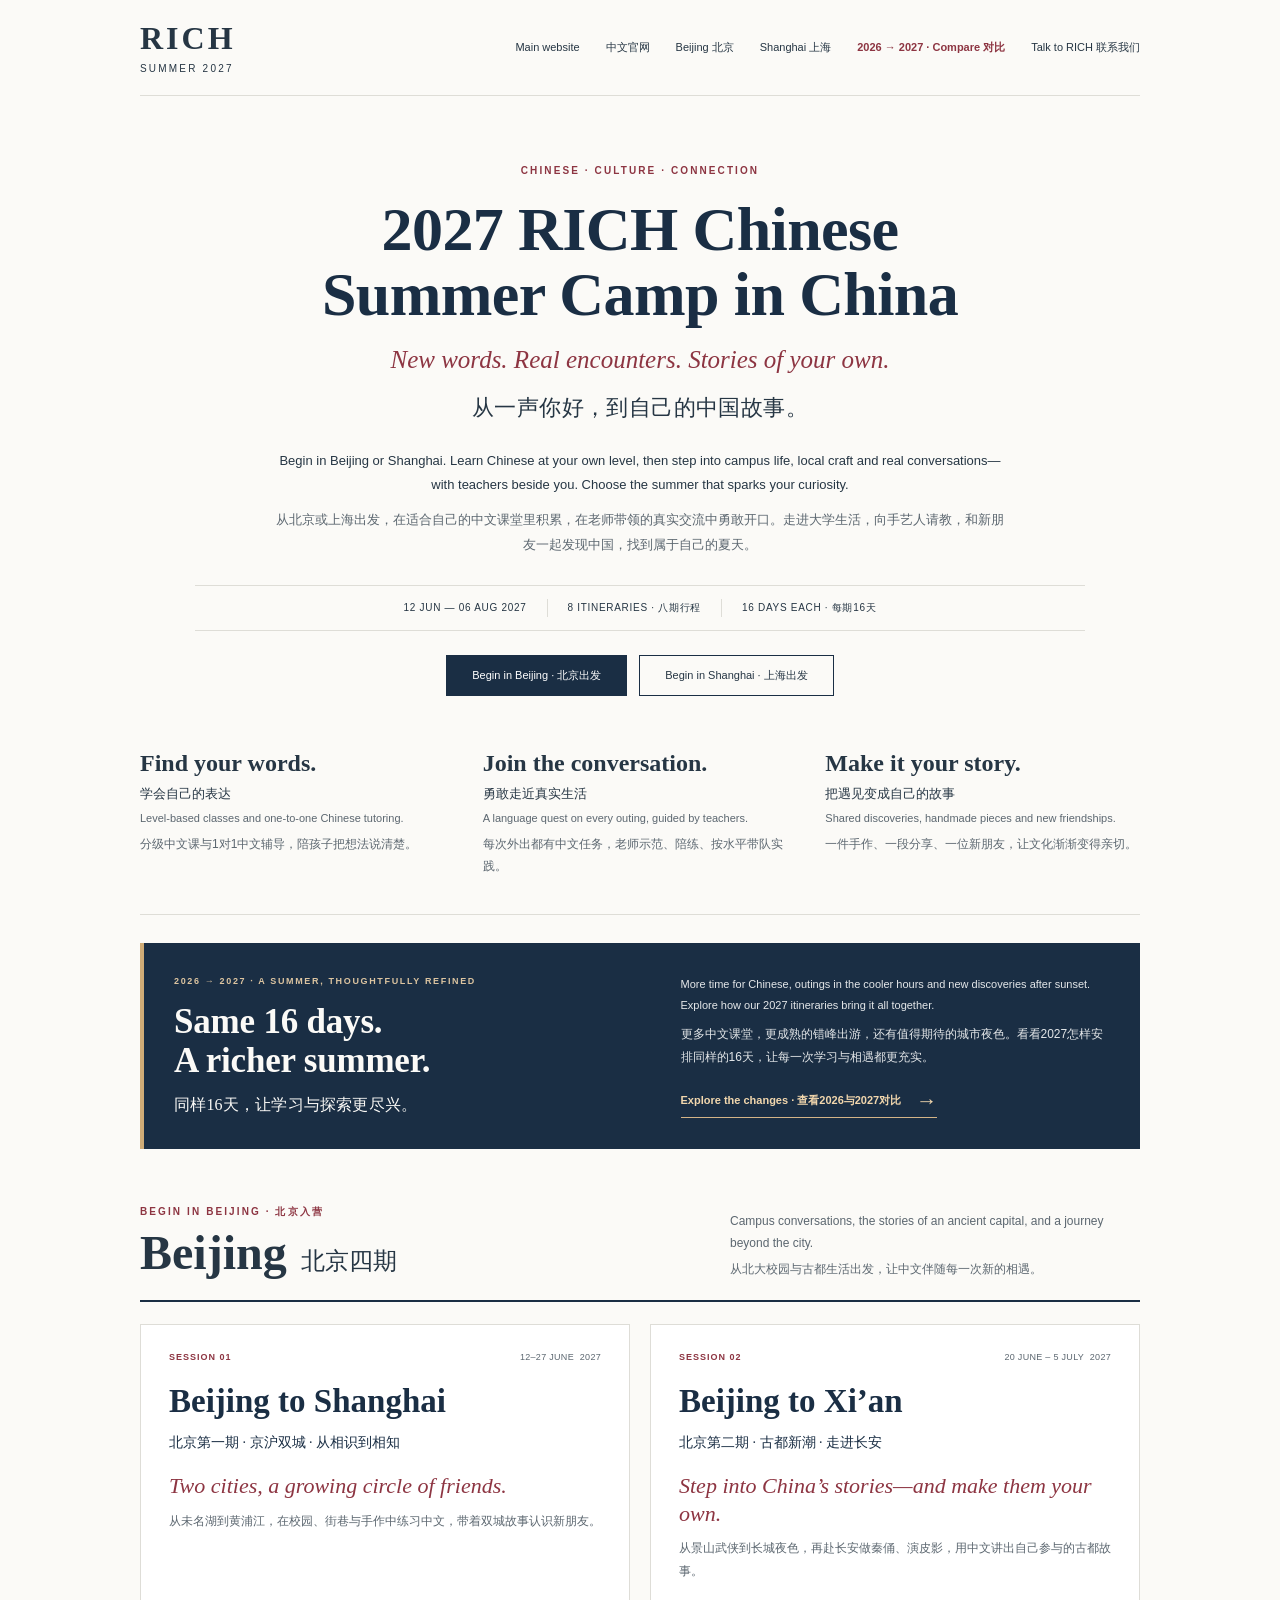
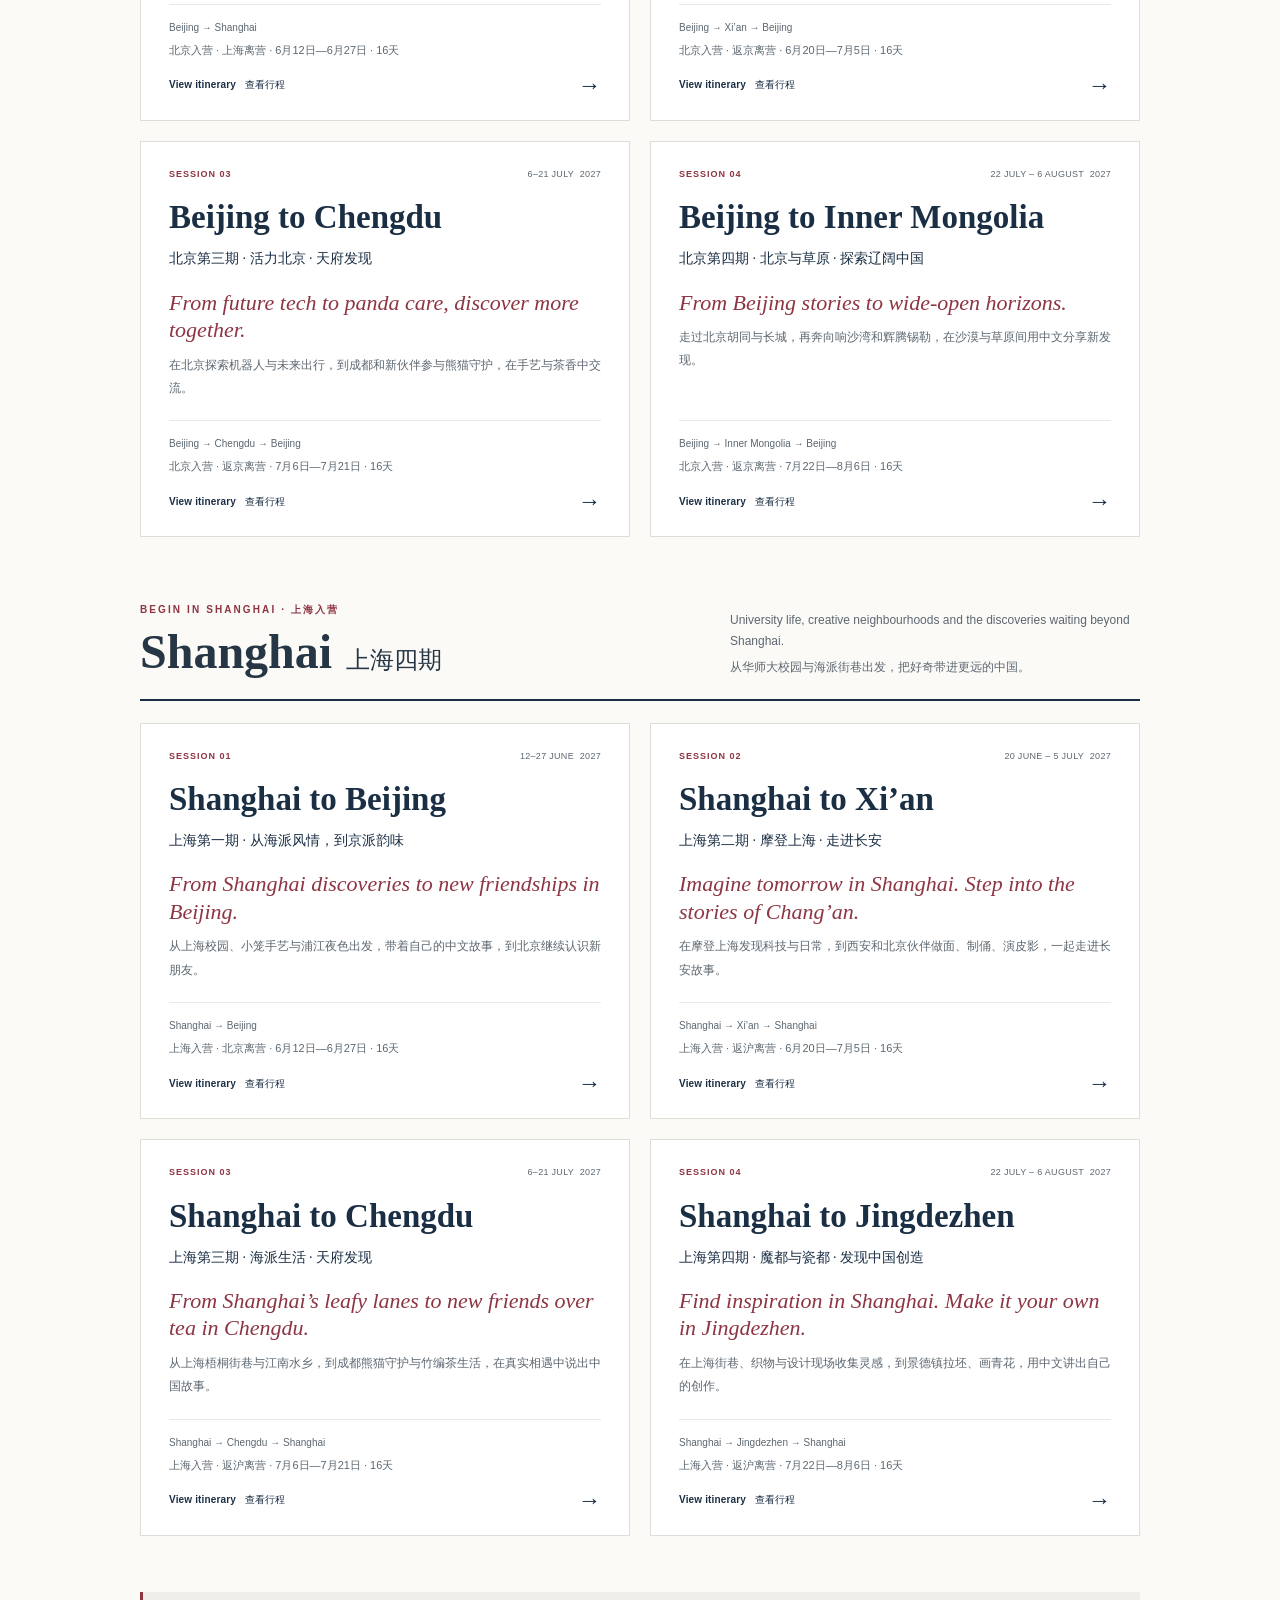
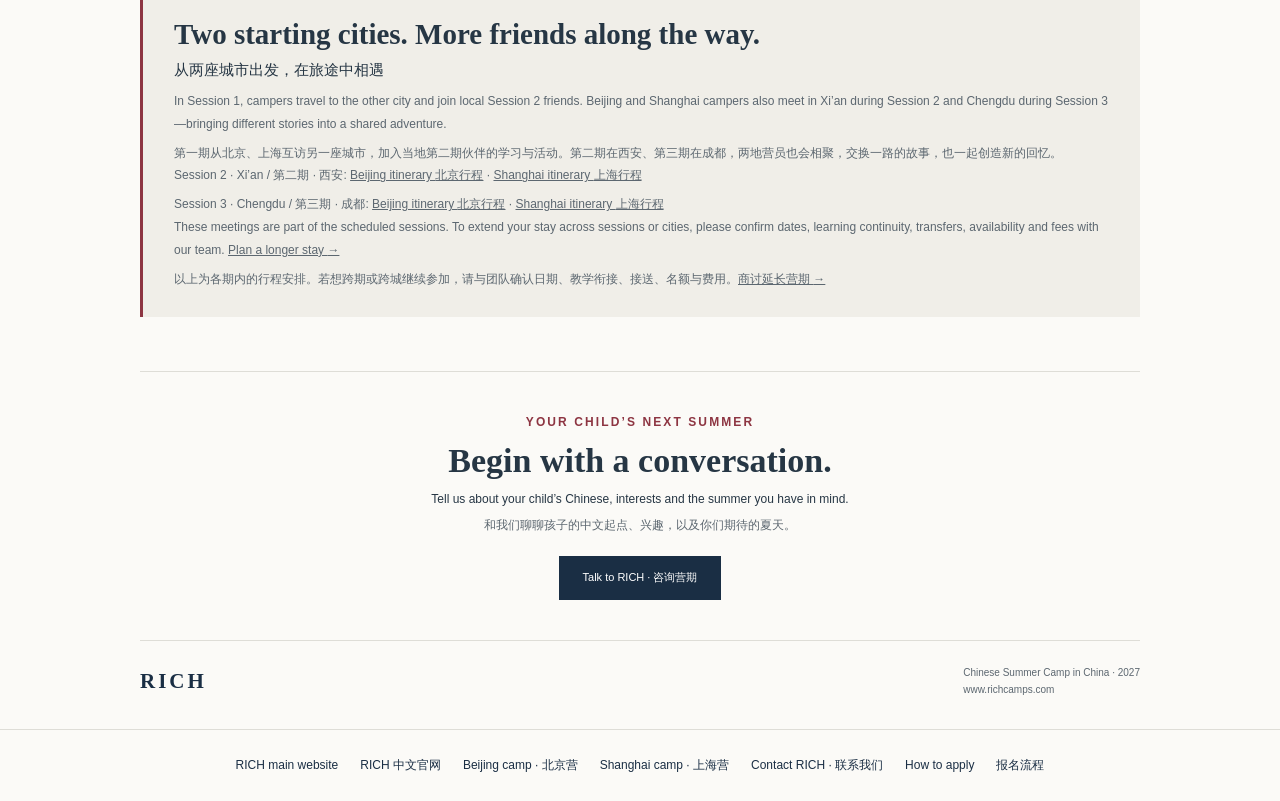
==== commit ab5a869b: "Fix brief hover links and unify self-hosted Chinese font loading Keep the brief link red without a p" ====
--- a/index.html
+++ b/index.html
@@ -18,7 +18,9 @@
 <link rel="icon" type="image/png" sizes="192x192" href="/rich-favicon.png">
 <link rel="icon" href="/rich-favicon-2026.svg?v=20260804" type="image/svg+xml" sizes="any">
 <meta name="theme-color" content="#1a2e44"><meta property="og:type" content="website"><meta property="og:title" content="Chinese Summer Camp 2027 | Beijing &amp; Shanghai Itineraries | RICH"><meta property="og:description" content="Compare eight 16-day RICH Chinese summer camp itineraries in Beijing and Shanghai, June–August 2027. 北京、上海各四期中文夏令营，查看日期、路线、营费与报名流程。">
-<link rel="stylesheet" href="assets/search-20261016/fonts.css">
+<link rel="preload" as="font" type="font/woff2" href="https://www.richcamps.com/assets/fonts/rich-zh-20261027/NotoSansSC-critical.woff2" crossorigin>
+<link rel="preload" as="font" type="font/woff2" href="https://www.richcamps.com/assets/fonts/rich-zh-20261027/NotoSerifSC-critical.woff2" crossorigin>
+<link rel="stylesheet" href="https://www.richcamps.com/assets/fonts/rich-zh-20261027/itinerary.css">
 <link rel="stylesheet" href="assets/optimized-20261013/index.css"><link rel="stylesheet" href="assets/optimized-20261013/connections.css">
 <link rel="canonical" href="https://www.richcamps.com/itineraries/2027/"><meta property="og:url" content="https://www.richcamps.com/itineraries/2027/"><meta property="og:site_name" content="RICH Chinese Summer Camp"><meta name="twitter:card" content="summary"><script type="application/ld+json">{"@context":"https://schema.org","@graph":[{"@type":"Organization","@id":"https://www.richcamps.com/#organization","name":"RICH Chinese Summer Camp","url":"https://www.richcamps.com/"},{"@type":"WebSite","@id":"https://www.richcamps.com/#website","url":"https://www.richcamps.com/","name":"RICH Chinese Summer Camp","inLanguage":["en","zh-CN"],"publisher":{"@id":"https://www.richcamps.com/#organization"}},{"@type":"CollectionPage","@id":"https://www.richcamps.com/itineraries/2027/#webpage","url":"https://www.richcamps.com/itineraries/2027/","name":"Chinese Summer Camp 2027 | Beijing & Shanghai Itineraries | RICH","description":"Compare eight 16-day RICH Chinese summer camp itineraries in Beijing and Shanghai, June–August 2027. 北京、上海各四期中文夏令营，查看日期、路线、营费与报名流程。","inLanguage":["en","zh-CN"],"isPartOf":{"@id":"https://www.richcamps.com/#website"},"publisher":{"@id":"https://www.richcamps.com/#organization"},"dateModified":"2026-10-23","mainEntity":{"@id":"https://www.richcamps.com/itineraries/2027/#itineraries"},"spatialCoverage":[{"@type":"Place","name":"Beijing"},{"@type":"Place","name":"Shanghai"},{"@type":"Place","name":"Xi’an"},{"@type":"Place","name":"Chengdu"},{"@type":"Place","name":"Inner Mongolia"},{"@type":"Place","name":"Jingdezhen"}],"temporalCoverage":"2027-06-12/2027-08-06","relatedLink":["https://www.richcamps.com/beijing.html#fees","https://www.richcamps.com/shanghai.html#fees","https://www.richcamps.com/apply.html","https://www.richcamps.com/zh/apply.html"]},{"@type":"ItemList","@id":"https://www.richcamps.com/itineraries/2027/#itineraries","numberOfItems":8,"itemListElement":[{"@type":"ListItem","position":1,"url":"https://www.richcamps.com/itineraries/2027/beijing-s1.html","name":"Beijing Chinese Summer Camp 2027 · Session 1 | RICH 北京中文夏令营"},{"@type":"ListItem","position":2,"url":"https://www.richcamps.com/itineraries/2027/beijing-s2.html","name":"Beijing Chinese Summer Camp 2027 · Session 2 | RICH 北京中文夏令营"},{"@type":"ListItem","position":3,"url":"https://www.richcamps.com/itineraries/2027/beijing-s3.html","name":"Beijing Chinese Summer Camp 2027 · Session 3 | RICH 北京中文夏令营"},{"@type":"ListItem","position":4,"url":"https://www.richcamps.com/itineraries/2027/beijing-s4.html","name":"Beijing Chinese Summer Camp 2027 · Session 4 | RICH 北京中文夏令营"},{"@type":"ListItem","position":5,"url":"https://www.richcamps.com/itineraries/2027/shanghai-s1.html","name":"Shanghai Chinese Summer Camp 2027 · Session 1 | RICH 上海中文夏令营"},{"@type":"ListItem","position":6,"url":"https://www.richcamps.com/itineraries/2027/shanghai-s2.html","name":"Shanghai Chinese Summer Camp 2027 · Session 2 | RICH 上海中文夏令营"},{"@type":"ListItem","position":7,"url":"https://www.richcamps.com/itineraries/2027/shanghai-s3.html","name":"Shanghai Chinese Summer Camp 2027 · Session 3 | RICH 上海中文夏令营"},{"@type":"ListItem","position":8,"url":"https://www.richcamps.com/itineraries/2027/shanghai-s4.html","name":"Shanghai Chinese Summer Camp 2027 · Session 4 | RICH 上海中文夏令营"}]}]}</script><meta name="twitter:title" content="Chinese Summer Camp 2027 | Beijing &amp; Shanghai Itineraries | RICH"><meta name="twitter:description" content="Compare eight 16-day RICH Chinese summer camp itineraries in Beijing and Shanghai, June–August 2027. 北京、上海各四期中文夏令营，查看日期、路线、营费与报名流程。">
 <script defer src="/itineraries/2027/assets/rich-measurement-20261024.js"></script>
